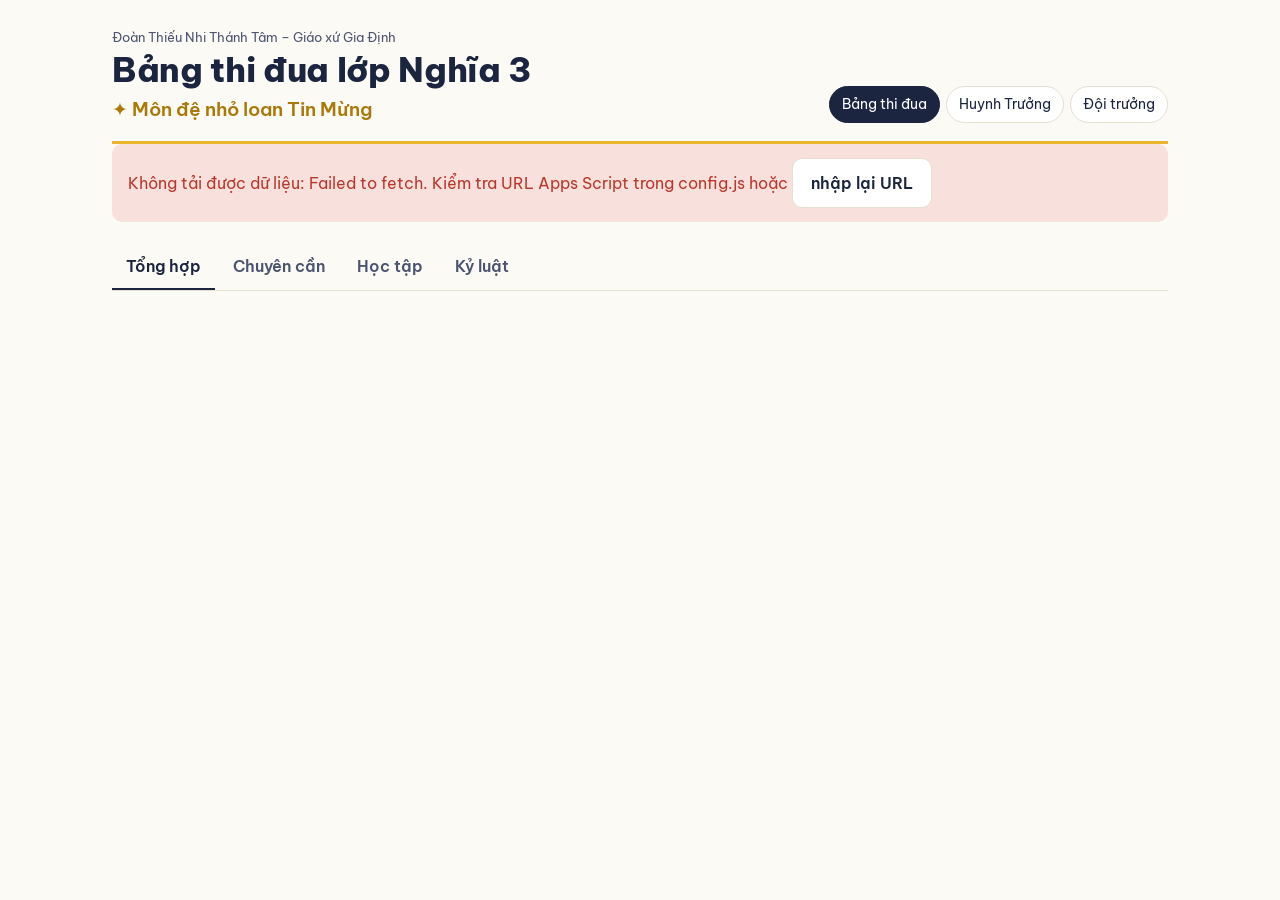
==== index.html @ b8dbbd2f "Add files via upload" ====
<!DOCTYPE html>
<html lang="vi">
<head>
<meta charset="utf-8">
<meta name="viewport" content="width=device-width, initial-scale=1">
<title>Bảng thi đua Nghĩa 3</title>
<link rel="preconnect" href="https://fonts.googleapis.com">
<link href="https://fonts.googleapis.com/css2?family=Be+Vietnam+Pro:wght@400;600;800&display=swap" rel="stylesheet">
<link rel="stylesheet" href="style.css">
</head>
<body>
<div class="wrap">
  <header class="mast">
    <div>
      <p class="org" id="org">Đoàn Thiếu Nhi Thánh Tâm – Giáo xứ Gia Định</p>
      <h1 id="title">Bảng thi đua lớp Nghĩa 3</h1>
      <p class="theme" id="theme">Môn đệ nhỏ loan Tin Mừng</p>
    </div>
    <nav>
      <a href="index.html" aria-current="page">Bảng thi đua</a>
      <a href="huynhtruong.html">Huynh Trưởng</a>
      <a href="doitruong.html">Đội trưởng</a>
    </nav>
  </header>

  <div id="status"></div>

  <div class="tabs" role="tablist" id="tabs">
    <button role="tab" aria-selected="true" data-tab="tong">Tổng hợp</button>
    <button role="tab" data-tab="cc">Chuyên cần</button>
    <button role="tab" data-tab="ht">Học tập</button>
    <button role="tab" data-tab="kl">Kỷ luật</button>
  </div>

  <section class="panel" id="panel-tong"></section>
  <section class="panel" id="panel-cc" hidden></section>
  <section class="panel" id="panel-ht" hidden></section>
  <section class="panel" id="panel-kl" hidden></section>

  <p class="note" id="rule" style="margin-top:28px"></p>
  <p class="updated" id="updated"></p>
</div>

<script src="config.js"></script>
<script src="app.js"></script>
<script>
(function () {
  var h = N3.h, fmt = N3.fmt;
  var model = null, raw = null;

  /* Tabs */
  document.getElementById('tabs').addEventListener('click', function (e) {
    var b = e.target.closest('button[data-tab]'); if (!b) return;
    document.querySelectorAll('#tabs button').forEach(function (x) { x.setAttribute('aria-selected', x === b); });
    document.querySelectorAll('.panel').forEach(function (p) { p.hidden = p.id !== 'panel-' + b.dataset.tab; });
  });

  function load() {
    document.getElementById('status').innerHTML = '<p class="note">Đang tải dữ liệu…</p>';
    N3.apiGet('data').then(function (res) {
      raw = res.data; model = N3.compute(raw);
      document.getElementById('status').innerHTML = '';
      render();
    }).catch(function (err) {
      document.getElementById('status').innerHTML =
        '<div class="error">Không tải được dữ liệu: ' + err.message +
        '. Kiểm tra URL Apps Script trong config.js hoặc <button class="btn ghost" onclick="N3.resetApi();location.reload()">nhập lại URL</button></div>';
    });
  }

  function render() {
    var s = raw.settings;
    document.getElementById('org').textContent = s.xuDoan || '';
    document.getElementById('title').textContent = 'Bảng thi đua lớp ' + (s.lop || 'Nghĩa 3') + ' · ' + (s.namHoc || '');
    document.getElementById('theme').textContent = s.chuDe || '';
    document.getElementById('rule').textContent =
      'Điểm tuần = ' + s.weights.cc + '% chuyên cần + ' + s.weights.ht + '% học tập + ' + s.weights.kl +
      '% kỷ luật (mỗi tiêu chí thang 10). Chuyên cần tính tự động từ điểm danh của Đội trưởng; xếp hạng theo tổng điểm lũy kế cả năm.';
    document.getElementById('updated').textContent = 'Cập nhật ' + new Date(raw.generatedAt).toLocaleString('vi-VN');

    renderTong();
    renderCriterion('cc', 'Chuyên cần', function (wk) { return wk.recorded ? fmt(wk.cc) + ' (' + wk.present + '/' + wk.recorded + ')' : '–'; });
    renderCriterion('ht', 'Học tập', function (wk) { return fmt(wk.ht); });
    renderCriterion('kl', 'Kỷ luật', function (wk) { return fmt(wk.kl); });
  }

  function renderTong() {
    var p = document.getElementById('panel-tong'); p.innerHTML = '';
    if (!model.dates.length) {
      p.appendChild(h('div', { class: 'empty', text: 'Chưa có tuần nào được điểm danh hay chấm điểm. Bảng xếp hạng sẽ xuất hiện sau Chúa Nhật đầu tiên.' }));
      return;
    }
    var max = Math.max.apply(null, model.ranking.map(function (d) { return model.teams[d].season.total; })) || 1;
    var list = h('div', { class: 'standings' });
    model.ranking.forEach(function (doi, i) {
      var t = model.teams[doi];
      list.appendChild(h('div', { class: 'stand' + (i === 0 ? ' first' : ''), style: { '--team': t.color } }, [
        h('div', { class: 'pos', text: String(i + 1) }),
        h('div', { class: 'bar-wrap' }, [
          h('div', { class: 'label' }, [
            h('b', { text: t.name }),
            h('span', { text: t.active.length + ' em · CC ' + fmt(t.season.cc) + ' · HT ' + fmt(t.season.ht) + ' · KL ' + fmt(t.season.kl) })
          ]),
          h('div', { class: 'bar' }, [h('i', { style: { width: (t.season.total / max * 100) + '%' } })])
        ]),
        h('div', { class: 'score', text: fmt(t.season.total, 1) }, [h('small', { text: 'TB ' + fmt(t.season.avg, 1) + '/tuần' })])
      ]));
    });
    p.appendChild(list);

    // Bảng tổng theo tuần
    p.appendChild(h('h2', { text: 'Điểm tổng theo tuần', style: { fontSize: '18px', margin: '32px 0 10px' } }));
    p.appendChild(weekTable(function (wk) { return wk.hasData ? fmt(wk.total, 2) : '–'; }, 'total'));
  }

  function renderCriterion(key, label, cell) {
    var p = document.getElementById('panel-' + key); p.innerHTML = '';
    if (!model.dates.length) { p.appendChild(h('div', { class: 'empty', text: 'Chưa có dữ liệu ' + label.toLowerCase() + '.' })); return; }
    var order = N3.rankBy(model, key);
    var tw = h('div', { class: 'table-wrap' });
    var tbl = h('table');
    tbl.appendChild(h('thead', null, [h('tr', null, [
      h('th', { text: 'Hạng' }), h('th', { text: 'Đội' }),
      h('th', { class: 'num', text: 'Điểm TB' }),
      h('th', { class: 'num', text: 'Tổng ' + label.toLowerCase() }),
      key === 'cc' ? h('th', { class: 'num', text: 'Có mặt / điểm danh' }) : null,
      h('th', { class: 'num', text: 'Số tuần' })
    ])]));
    var tb = h('tbody');
    order.forEach(function (doi, i) {
      var t = model.teams[doi], se = t.season;
      tb.appendChild(h('tr', null, [
        h('td', { text: String(i + 1) }),
        h('td', null, [h('span', { class: 'team-dot', style: { '--team': t.color } }), t.name]),
        h('td', { class: 'num' + (i === 0 ? ' best' : ''), text: fmt(se[key]) }),
        h('td', { class: 'num', text: fmt(se[key + 'Sum']) }),
        key === 'cc' ? h('td', { class: 'num', text: se.recorded ? se.present + ' / ' + se.recorded + ' (' + se.rate + '%)' : '–' }) : null,
        h('td', { class: 'num', text: String(se[key + 'Weeks'] !== undefined ? se[key + 'Weeks'] : se.weeks) })
      ]));
    });
    tbl.appendChild(tb); tw.appendChild(tbl); p.appendChild(tw);

    p.appendChild(h('h2', { text: label + ' theo tuần', style: { fontSize: '18px', margin: '28px 0 10px' } }));
    p.appendChild(weekTable(cell, key));
  }

  /** Bảng: hàng = tuần, cột = đội */
  function weekTable(cell, key) {
    var doiList = Object.keys(model.teams).map(Number).sort();
    var tw = h('div', { class: 'table-wrap' });
    var tbl = h('table');
    tbl.appendChild(h('thead', null, [h('tr', null, [h('th', { text: 'Chúa Nhật' })].concat(doiList.map(function (d) {
      return h('th', { class: 'num' }, [h('span', { class: 'team-dot', style: { '--team': model.teams[d].color } }), model.teams[d].name]);
    })))]));
    var tb = h('tbody');
    model.dates.slice().reverse().forEach(function (iso) {
      var vals = doiList.map(function (d) { return model.teams[d].weekly[iso]; });
      var best = Math.max.apply(null, vals.map(function (w) { var v = w[key]; return v === null || v === undefined ? -1 : v; }));
      tb.appendChild(h('tr', null, [h('td', { text: N3.fmtVN(iso) })].concat(vals.map(function (w) {
        var v = w[key]; var isBest = v !== null && v !== undefined && v === best && best > 0;
        return h('td', { class: 'num' + (isBest ? ' best' : ''), text: cell(w) });
      }))));
    });
    tbl.appendChild(tb); tw.appendChild(tbl);
    return tw;
  }

  load();
  setInterval(load, 5 * 60 * 1000); // tự làm mới mỗi 5 phút khi chiếu lên màn hình
})();
</script>
</body>
</html>
---- style.css ----
/* Bảng thi đua Nghĩa 3 – tokens & shared styles */
:root {
  --paper: #FCFAF4;
  --paper-2: #F3EFE2;
  --ink: #1C2540;
  --ink-2: #4B5470;
  --muted: #8A8F9E;
  --line: #E4DFCF;
  --gold: #E9B62D;
  --gold-deep: #A97A0A;
  --gold-soft: #FBF0C9;
  --ok: #2E7D57;
  --ok-soft: #DDF1E6;
  --no: #B9382C;
  --no-soft: #F8E1DC;
  --radius: 14px;
  --font: "Be Vietnam Pro", system-ui, -apple-system, "Segoe UI", Roboto, sans-serif;
}

* { box-sizing: border-box; }
[hidden] { display: none !important; }
html { -webkit-text-size-adjust: 100%; }
body {
  margin: 0; background: var(--paper); color: var(--ink);
  font-family: var(--font); font-size: 16px; line-height: 1.5;
}
body.busy { cursor: progress; }
body.busy .btn { opacity: .6; pointer-events: none; }
a { color: inherit; }
button, input, select, textarea { font: inherit; color: inherit; }
:focus-visible { outline: 3px solid var(--gold); outline-offset: 2px; }
@media (prefers-reduced-motion: reduce) { * { transition: none !important; animation: none !important; } }

.wrap { max-width: 1120px; margin: 0 auto; padding: 20px clamp(14px, 3vw, 32px) 64px; }

/* Masthead */
.mast { display: flex; align-items: flex-end; justify-content: space-between; gap: 16px; flex-wrap: wrap; padding: 8px 0 18px; border-bottom: 3px solid var(--gold); }
.mast .org { font-size: 13px; color: var(--ink-2); margin: 0; }
.mast h1 { margin: 2px 0 0; font-size: clamp(22px, 4vw, 34px); font-weight: 800; letter-spacing: -.01em; line-height: 1.15; }
.mast .theme { margin: 6px 0 0; font-size: clamp(15px, 2.2vw, 19px); font-weight: 600; color: var(--gold-deep); }
.mast .theme::before { content: "✦ "; }
.mast nav { display: flex; gap: 6px; flex-wrap: wrap; }
.mast nav a { text-decoration: none; padding: 7px 12px; border-radius: 999px; border: 1px solid var(--line); background: #fff; font-size: 14px; }
.mast nav a[aria-current] { background: var(--ink); color: #fff; border-color: var(--ink); }

/* Tabs */
.tabs { display: flex; gap: 4px; margin: 22px 0 14px; border-bottom: 1px solid var(--line); overflow-x: auto; }
.tabs button { background: none; border: 0; padding: 10px 14px; font-weight: 600; color: var(--ink-2); border-bottom: 3px solid transparent; margin-bottom: -1px; white-space: nowrap; cursor: pointer; }
.tabs button[aria-selected="true"] { color: var(--ink); border-bottom-color: var(--ink); }
.panel[hidden] { display: none; }

/* Buttons & inputs */
.btn { border: 0; border-radius: 10px; padding: 12px 18px; font-weight: 700; cursor: pointer; background: var(--ink); color: #fff; }
.btn.gold { background: var(--gold); color: var(--ink); }
.btn.ghost { background: #fff; border: 1px solid var(--line); color: var(--ink); font-weight: 600; }
.btn.block { width: 100%; padding: 15px; font-size: 17px; }
.field { display: grid; gap: 6px; }
.field label { font-size: 14px; font-weight: 600; color: var(--ink-2); }
input[type=text], input[type=password], input[type=number], select, textarea {
  width: 100%; border: 1px solid var(--line); border-radius: 10px; padding: 11px 12px; background: #fff;
}
input[type=number] { text-align: center; font-weight: 700; font-size: 20px; }

/* Standing bars (hero of dashboard) */
.standings { display: grid; gap: 14px; margin-top: 22px; }
.stand { display: grid; grid-template-columns: 56px 1fr auto; align-items: center; gap: 14px; }
.stand .pos { font-size: 40px; font-weight: 800; line-height: 1; color: var(--muted); text-align: center; }
.stand.first .pos { color: var(--gold-deep); }
.stand .bar-wrap { position: relative; }
.stand .label { display: flex; justify-content: space-between; align-items: baseline; margin-bottom: 6px; }
.stand .label b { font-size: 18px; }
.stand .label span { font-size: 13px; color: var(--ink-2); }
.stand .bar { height: 30px; background: var(--paper-2); border-radius: 8px; overflow: hidden; }
.stand .bar i { display: block; height: 100%; border-radius: 8px; background: var(--team); transition: width .6s ease; min-width: 4px; }
.stand.first .bar i { background: linear-gradient(90deg, var(--gold), #F6CE5A); }
.stand .score { font-size: 34px; font-weight: 800; letter-spacing: -.02em; min-width: 92px; text-align: right; }
.stand .score small { display: block; font-size: 12px; font-weight: 500; color: var(--muted); letter-spacing: 0; }
@media (max-width: 560px) {
  .stand { grid-template-columns: 40px 1fr; }
  .stand .pos { font-size: 28px; }
  .stand .score { grid-column: 2; text-align: left; font-size: 24px; min-width: 0; }
  .stand .score small { display: inline; margin-left: 6px; }
}

/* Tables */
.table-wrap { overflow-x: auto; border: 1px solid var(--line); border-radius: var(--radius); background: #fff; }
table { border-collapse: collapse; width: 100%; font-size: 15px; }
th, td { padding: 10px 12px; text-align: left; border-bottom: 1px solid var(--line); white-space: nowrap; }
th { font-weight: 600; color: var(--ink-2); font-size: 13px; background: var(--paper-2); position: sticky; top: 0; }
tr:last-child td { border-bottom: 0; }
td.num, th.num { text-align: right; font-variant-numeric: tabular-nums; }
td.best { font-weight: 800; color: var(--gold-deep); }
.team-dot { display: inline-block; width: 10px; height: 10px; border-radius: 50%; background: var(--team); margin-right: 8px; vertical-align: middle; }

/* Cards (used sparingly) */
.card { background: #fff; border: 1px solid var(--line); border-radius: var(--radius); padding: 18px; }
.note { font-size: 14px; color: var(--ink-2); }
.empty { padding: 36px 18px; text-align: center; color: var(--ink-2); border: 1px dashed var(--line); border-radius: var(--radius); }
.error { padding: 14px 16px; border-radius: 10px; background: var(--no-soft); color: var(--no); }

/* Login */
.login { max-width: 380px; margin: 60px auto; display: grid; gap: 14px; }
.login h2 { margin: 0; font-size: 22px; }

/* Attendance list (Đội trưởng) */
.att-list { display: grid; gap: 8px; margin-top: 12px; }
.att-row { display: grid; grid-template-columns: 1fr auto; align-items: center; gap: 10px; background: #fff; border: 1px solid var(--line); border-radius: 12px; padding: 10px 12px; }
.att-row .name { font-weight: 600; }
.att-row .name small { display: block; font-weight: 400; color: var(--muted); font-size: 12px; }
.seg { display: inline-flex; border: 1px solid var(--line); border-radius: 10px; overflow: hidden; }
.seg button { border: 0; background: #fff; padding: 10px 14px; font-weight: 700; min-width: 64px; cursor: pointer; color: var(--muted); }
.seg button.on-yes { background: var(--ok); color: #fff; }
.seg button.on-no { background: var(--no); color: #fff; }
.sticky-bar { position: sticky; bottom: 0; background: linear-gradient(transparent, var(--paper) 30%); padding: 18px 0 10px; }
.summary-pill { display: inline-flex; gap: 10px; align-items: center; background: var(--gold-soft); color: var(--gold-deep); font-weight: 700; padding: 8px 14px; border-radius: 999px; }

/* Scoring grid (Huynh Trưởng) */
.score-grid { display: grid; gap: 12px; grid-template-columns: repeat(auto-fit, minmax(240px, 1fr)); }
.score-card { background: #fff; border: 1px solid var(--line); border-left: 6px solid var(--team); border-radius: 12px; padding: 14px; display: grid; gap: 10px; }
.score-card h3 { margin: 0; font-size: 18px; }
.score-card .cc { font-size: 14px; color: var(--ink-2); }
.score-card .cc b { color: var(--ink); font-size: 18px; }
.score-card .inputs { display: grid; grid-template-columns: 1fr 1fr; gap: 10px; }

/* Toast */
#toast { position: fixed; left: 50%; bottom: 24px; transform: translate(-50%, 20px); opacity: 0; background: var(--ink); color: #fff; padding: 12px 18px; border-radius: 10px; font-weight: 600; transition: .25s; pointer-events: none; z-index: 50; max-width: 90vw; }
#toast.show { opacity: 1; transform: translate(-50%, 0); }
#toast.err { background: var(--no); }
#toast.ok { background: var(--ok); }

.toolbar { display: flex; gap: 10px; align-items: center; flex-wrap: wrap; margin: 16px 0; }
.toolbar .grow { flex: 1; }
.updated { font-size: 12px; color: var(--muted); }
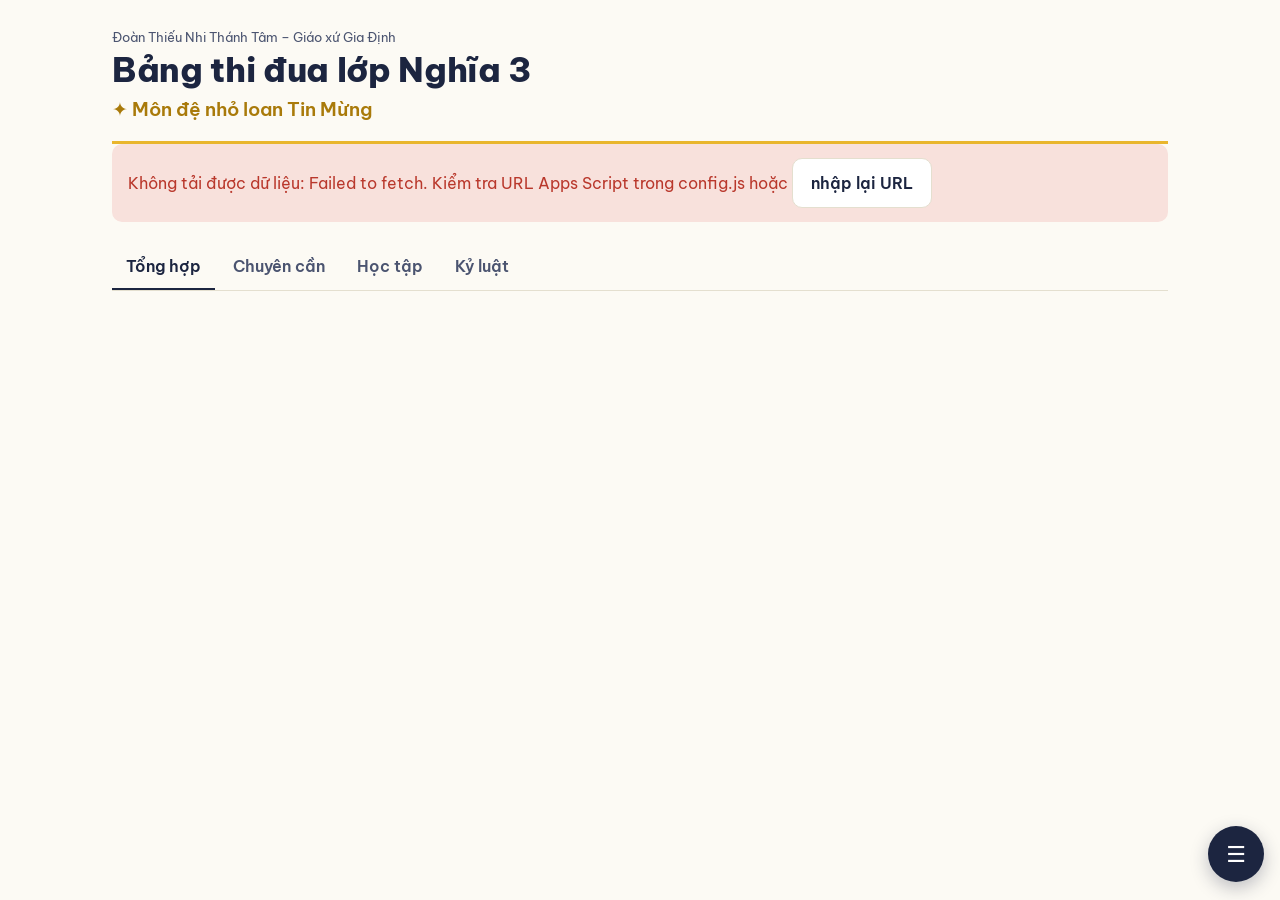
==== commit 626c095f: "Add files via upload" ====
--- a/index.html
+++ b/index.html
@@ -16,11 +16,6 @@
       <h1 id="title">Bảng thi đua lớp Nghĩa 3</h1>
       <p class="theme" id="theme">Môn đệ nhỏ loan Tin Mừng</p>
     </div>
-    <nav>
-      <a href="index.html" aria-current="page">Bảng thi đua</a>
-      <a href="huynhtruong.html">Huynh Trưởng</a>
-      <a href="doitruong.html">Đội trưởng</a>
-    </nav>
   </header>
 
   <div id="status"></div>
@@ -165,6 +160,8 @@
     return tw;
   }
 
+  N3.mountRoleMenu({ page: 'index', role: null, onReload: function () { load(); } });
+
   load();
   setInterval(load, 5 * 60 * 1000); // tự làm mới mỗi 5 phút khi chiếu lên màn hình
 })();
--- a/style.css
+++ b/style.css
@@ -103,15 +103,15 @@
 .login h2 { margin: 0; font-size: 22px; }
 
 /* Attendance list (Đội trưởng) */
-.att-list { display: grid; gap: 8px; margin-top: 12px; }
+.att-list { display: grid; gap: 8px; margin-top: 12px; padding-bottom: 76px; }
 .att-row { display: grid; grid-template-columns: 1fr auto; align-items: center; gap: 10px; background: #fff; border: 1px solid var(--line); border-radius: 12px; padding: 10px 12px; }
 .att-row .name { font-weight: 600; }
 .att-row .name small { display: block; font-weight: 400; color: var(--muted); font-size: 12px; }
 .seg { display: inline-flex; border: 1px solid var(--line); border-radius: 10px; overflow: hidden; }
-.seg button { border: 0; background: #fff; padding: 10px 14px; font-weight: 700; min-width: 64px; cursor: pointer; color: var(--muted); }
+.seg button { border: 0; background: #fff; padding: 12px 16px; font-weight: 700; min-width: 68px; cursor: pointer; color: var(--muted); }
 .seg button.on-yes { background: var(--ok); color: #fff; }
 .seg button.on-no { background: var(--no); color: #fff; }
-.sticky-bar { position: sticky; bottom: 0; background: linear-gradient(transparent, var(--paper) 30%); padding: 18px 0 10px; }
+.sticky-bar { position: sticky; bottom: 0; background: linear-gradient(transparent, var(--paper) 30%); padding: 18px 0 calc(10px + env(safe-area-inset-bottom, 0px)); }
 .summary-pill { display: inline-flex; gap: 10px; align-items: center; background: var(--gold-soft); color: var(--gold-deep); font-weight: 700; padding: 8px 14px; border-radius: 999px; }
 
 /* Scoring grid (Huynh Trưởng) */
@@ -131,3 +131,40 @@
 .toolbar { display: flex; gap: 10px; align-items: center; flex-wrap: wrap; margin: 16px 0; }
 .toolbar .grow { flex: 1; }
 .updated { font-size: 12px; color: var(--muted); }
+
+/* Thanh chọn Chúa Nhật */
+.weekbar { display: grid; grid-template-columns: 48px 1fr 48px; gap: 8px; align-items: stretch; margin: 18px 0 14px; }
+.weekbar button.step { border: 1px solid var(--line); background: #fff; border-radius: 12px; font-size: 22px; line-height: 1; cursor: pointer; color: var(--ink); }
+.weekbar button.step:disabled { color: var(--line); cursor: default; }
+.weekbar select { height: 100%; text-align: center; text-align-last: center; font-weight: 700; font-size: 17px; border-radius: 12px; padding: 13px 6px; }
+.wknote { margin: -6px 0 14px; font-size: 13px; color: var(--muted); text-align: center; }
+
+/* Hàng thao tác nhanh */
+.quick { display: flex; align-items: center; gap: 14px; margin: 0 0 14px; }
+.quick .btn { padding: 9px 14px; font-size: 14px; }
+.quick .link { background: none; border: 0; padding: 6px 2px; color: var(--ink-2); font-size: 14px; text-decoration: underline; text-underline-offset: 3px; cursor: pointer; }
+
+/* Nút menu góc dưới phải + bảng chọn vai trò */
+.fab {
+  position: fixed; right: 16px; bottom: calc(var(--fab-bottom, 18px) + env(safe-area-inset-bottom, 0px));
+  width: 56px; height: 56px; border-radius: 50%; border: 0; z-index: 40;
+  background: var(--ink); color: #fff; font-size: 22px; line-height: 1; cursor: pointer;
+  box-shadow: 0 6px 18px rgba(28, 37, 64, .28);
+}
+.fab:active { transform: scale(.95); }
+.fab.inline { position: static; width: 44px; height: 44px; font-size: 18px; box-shadow: none; flex: 0 0 auto; }
+.scrim { position: fixed; inset: 0; background: rgba(28, 37, 64, .45); z-index: 60; }
+.sheet {
+  position: fixed; left: 0; right: 0; bottom: 0; z-index: 61; background: var(--paper);
+  border-radius: 20px 20px 0 0; padding: 22px 20px calc(24px + env(safe-area-inset-bottom, 0px));
+  box-shadow: 0 -8px 30px rgba(28, 37, 64, .2); display: grid; gap: 12px;
+  max-width: 520px; margin: 0 auto; animation: rise .18s ease-out;
+}
+@keyframes rise { from { transform: translateY(16px); opacity: 0; } }
+.sheet h2 { margin: 0; font-size: 19px; }
+.sheet .who { margin: -4px 0 4px; font-size: 14px; color: var(--ink-2); }
+.sheet .who b { color: var(--ink); }
+.sheet .row { display: grid; gap: 10px; }
+.sheet .btn { text-align: center; text-decoration: none; padding: 14px; }
+.sheet .danger { color: var(--no); background: #fff; border: 1px solid var(--no-soft); font-weight: 600; }
+.sheet .err { color: var(--no); font-size: 14px; margin: 0; }
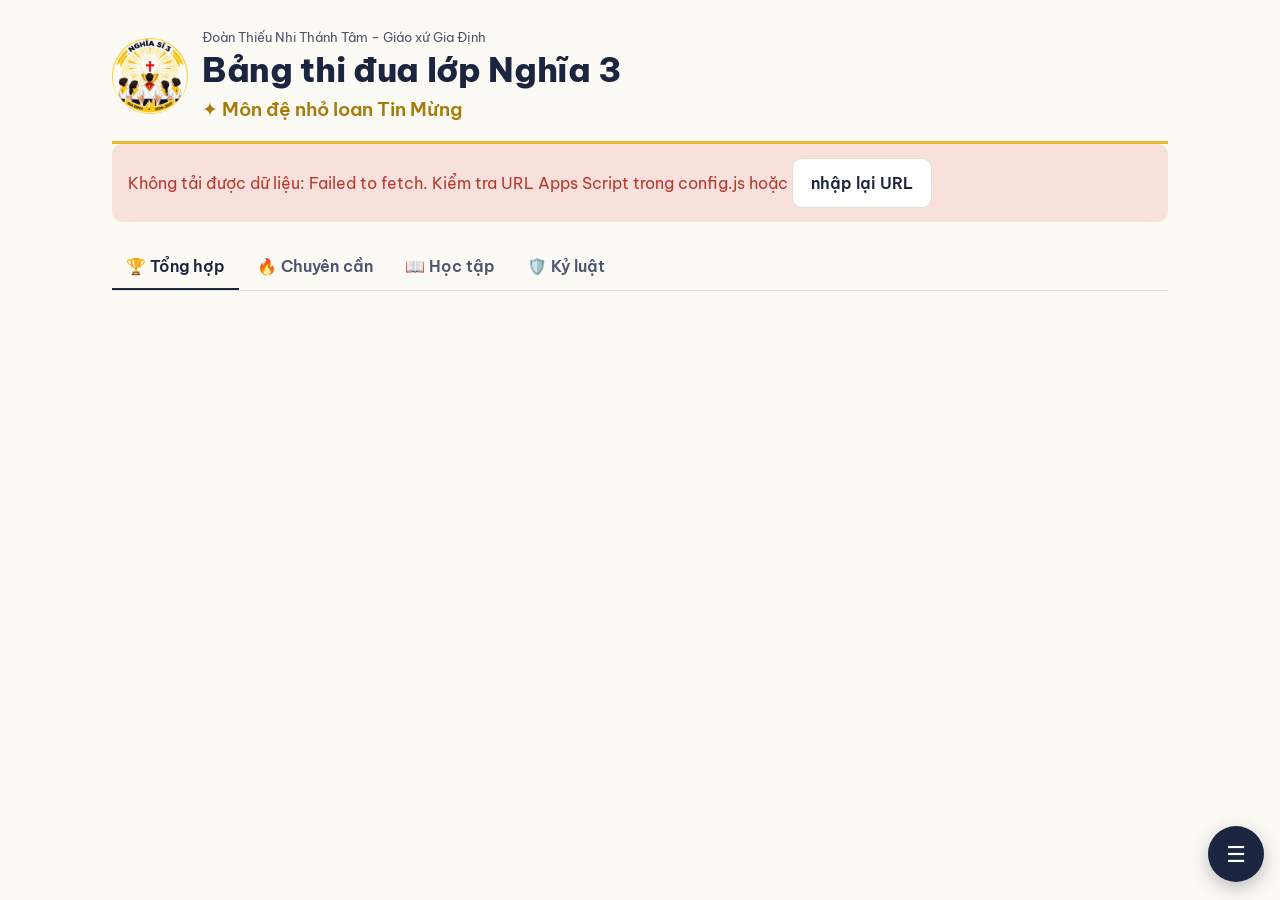
==== commit 8ef178f7: "Add files via upload" ====
--- a/index.html
+++ b/index.html
@@ -6,25 +6,26 @@
 <title>Bảng thi đua Nghĩa 3</title>
 <link rel="preconnect" href="https://fonts.googleapis.com">
 <link href="https://fonts.googleapis.com/css2?family=Be+Vietnam+Pro:wght@400;600;800&display=swap" rel="stylesheet">
+<link rel="icon" href="logo.png">
 <link rel="stylesheet" href="style.css">
 </head>
 <body>
 <div class="wrap">
   <header class="mast">
-    <div>
+    <div class="brand"><img class="logo" src="logo.png" alt="Huy hiệu lớp Nghĩa Sĩ 3" width="76" height="76"><div>
       <p class="org" id="org">Đoàn Thiếu Nhi Thánh Tâm – Giáo xứ Gia Định</p>
       <h1 id="title">Bảng thi đua lớp Nghĩa 3</h1>
       <p class="theme" id="theme">Môn đệ nhỏ loan Tin Mừng</p>
-    </div>
+    </div></div>
   </header>
 
   <div id="status"></div>
 
   <div class="tabs" role="tablist" id="tabs">
-    <button role="tab" aria-selected="true" data-tab="tong">Tổng hợp</button>
-    <button role="tab" data-tab="cc">Chuyên cần</button>
-    <button role="tab" data-tab="ht">Học tập</button>
-    <button role="tab" data-tab="kl">Kỷ luật</button>
+    <button role="tab" aria-selected="true" data-tab="tong">🏆 Tổng hợp</button>
+    <button role="tab" data-tab="cc">🔥 Chuyên cần</button>
+    <button role="tab" data-tab="ht">📖 Học tập</button>
+    <button role="tab" data-tab="kl">🛡️ Kỷ luật</button>
   </div>
 
   <section class="panel" id="panel-tong"></section>
@@ -79,32 +80,130 @@
     renderCriterion('kl', 'Kỷ luật', function (wk) { return fmt(wk.kl); });
   }
 
+  /** Xếp hạng lũy kế tính đến trước tuần mới nhất, để biết đội lên/xuống mấy bậc */
+  function previousRanking() {
+    if (model.dates.length < 2) return null;
+    var upto = model.dates.slice(0, -1);
+    var totals = Object.keys(model.teams).map(Number).map(function (doi) {
+      var t = model.teams[doi], sum = 0;
+      upto.forEach(function (iso) { if (t.weekly[iso] && t.weekly[iso].hasData) sum += t.weekly[iso].total; });
+      return { doi: doi, sum: sum };
+    });
+    totals.sort(function (a, b) { return (b.sum - a.sum) || (a.doi - b.doi); });
+    var map = {};
+    totals.forEach(function (x, i) { map[x.doi] = i + 1; });
+    return map;
+  }
+
+  /** Số Chúa Nhật liên tiếp gần nhất đội đi đủ (chuyên cần 10) */
+  function streak(t) {
+    var n = 0;
+    for (var i = model.dates.length - 1; i >= 0; i--) {
+      var wk = t.weekly[model.dates[i]];
+      if (wk && wk.recorded && wk.cc === 10) n++; else break;
+    }
+    return n;
+  }
+
   function renderTong() {
     var p = document.getElementById('panel-tong'); p.innerHTML = '';
     if (!model.dates.length) {
       p.appendChild(h('div', { class: 'empty', text: 'Chưa có tuần nào được điểm danh hay chấm điểm. Bảng xếp hạng sẽ xuất hiện sau Chúa Nhật đầu tiên.' }));
       return;
     }
+
+    // Quán quân tuần gần nhất
+    var lastISO = model.dates[model.dates.length - 1];
+    var weekOrder = model.ranking.slice().sort(function (a, b) {
+      return (model.teams[b].weekly[lastISO].total - model.teams[a].weekly[lastISO].total) || (a - b);
+    });
+    var champ = model.teams[weekOrder[0]];
+    if (champ.weekly[lastISO].hasData) {
+      p.appendChild(h('div', { class: 'champ' }, [
+        h('div', { class: 'big', text: '🏆' }),
+        h('div', null, [
+          h('span', { text: 'Quán quân Chúa Nhật ' + N3.fmtVN(lastISO) }),
+          champ.name + ' · ' + fmt(champ.weekly[lastISO].total, 2) + ' điểm'
+        ])
+      ]));
+    }
+
+    // Bục vinh danh 3 đội dẫn đầu (thứ tự trưng bày: nhì – nhất – ba)
+    var top = model.ranking.slice(0, 3);
+    if (top.length === 3) {
+      var order = [top[1], top[0], top[2]];
+      var pod = h('div', { class: 'podium' });
+      order.forEach(function (doi) {
+        var t = model.teams[doi];
+        pod.appendChild(h('div', { class: 'pod p' + t.rank, style: { '--team': t.color } }, [
+          h('div', { class: 'crown', text: t.rank === 1 ? '👑' : '' }),
+          h('div', { class: 'avatar', text: String(t.doi) }),
+          h('div', { class: 'who', text: t.name }),
+          h('div', { class: 'pts', text: fmt(t.season.total, 1) }),
+          h('div', { class: 'block' }, [h('b', { text: String(t.rank) })])
+        ]));
+      });
+      p.appendChild(pod);
+    }
+
+    // Bảng xếp hạng đầy đủ
+    var prev = previousRanking();
     var max = Math.max.apply(null, model.ranking.map(function (d) { return model.teams[d].season.total; })) || 1;
-    var list = h('div', { class: 'standings' });
-    model.ranking.forEach(function (doi, i) {
-      var t = model.teams[doi];
-      list.appendChild(h('div', { class: 'stand' + (i === 0 ? ' first' : ''), style: { '--team': t.color } }, [
-        h('div', { class: 'pos', text: String(i + 1) }),
-        h('div', { class: 'bar-wrap' }, [
-          h('div', { class: 'label' }, [
-            h('b', { text: t.name }),
-            h('span', { text: t.active.length + ' em · CC ' + fmt(t.season.cc) + ' · HT ' + fmt(t.season.ht) + ' · KL ' + fmt(t.season.kl) })
-          ]),
-          h('div', { class: 'bar' }, [h('i', { style: { width: (t.season.total / max * 100) + '%' } })])
+    var medals = { 1: '🥇', 2: '🥈', 3: '🥉' };
+    var bestCC = Math.max.apply(null, model.ranking.map(function (d) { return model.teams[d].season.cc || 0; }));
+    var bestHT = Math.max.apply(null, model.ranking.map(function (d) { return model.teams[d].season.ht || 0; }));
+    var bestKL = Math.max.apply(null, model.ranking.map(function (d) { return model.teams[d].season.kl || 0; }));
+
+    var lb = h('div', { class: 'lb' });
+    model.ranking.forEach(function (doi) {
+      var t = model.teams[doi], se = t.season;
+      var move = null;
+      if (prev && prev[doi]) {
+        var d = prev[doi] - t.rank;
+        move = h('span', { class: 'move ' + (d > 0 ? 'up' : d < 0 ? 'down' : 'same'), text: d > 0 ? '▲' + d : d < 0 ? '▼' + (-d) : '–' });
+      }
+      var chips = h('div', { class: 'chips' }, [
+        h('span', { class: 'chip' + (se.cc === bestCC && bestCC > 0 ? ' win' : ''), text: '🔥 Chuyên cần ' + fmt(se.cc) }),
+        h('span', { class: 'chip' + (se.ht === bestHT && bestHT > 0 ? ' win' : ''), text: '📖 Học tập ' + fmt(se.ht) }),
+        h('span', { class: 'chip' + (se.kl === bestKL && bestKL > 0 ? ' win' : ''), text: '🛡️ Kỷ luật ' + fmt(se.kl) })
+      ]);
+      var st = streak(t);
+      if (st >= 2) chips.appendChild(h('span', { class: 'chip win', text: '⚡ ' + st + ' tuần đi đủ' }));
+
+      lb.appendChild(h('div', { class: 'lb-row' + (t.rank === 1 ? ' lead' : ''), style: { '--team': t.color } }, [
+        h('div', { class: 'medal' + (medals[t.rank] ? '' : ' plain'), text: medals[t.rank] || String(t.rank) }),
+        h('div', null, [
+          h('div', { class: 'head' }, [h('b', { text: t.name }), h('span', { class: 'chip', text: t.active.length + ' em' }), move]),
+          h('div', { class: 'xp' }, [h('i', { style: { width: (se.total / max * 100) + '%' } })]),
+          chips
         ]),
-        h('div', { class: 'score', text: fmt(t.season.total, 1) }, [h('small', { text: 'TB ' + fmt(t.season.avg, 1) + '/tuần' })])
-      ]));
-    });
-    p.appendChild(list);
-
-    // Bảng tổng theo tuần
-    p.appendChild(h('h2', { text: 'Điểm tổng theo tuần', style: { fontSize: '18px', margin: '32px 0 10px' } }));
+        h('div', { class: 'pts', text: fmt(se.total, 1) }, [h('small', { text: 'TB ' + fmt(se.avg, 1) + '/tuần' })])
+      ]));
+    });
+    p.appendChild(lb);
+
+    // Huy hiệu theo tiêu chí
+    var awards = [
+      { ico: '🔥', title: 'Chuyên cần nhất', key: 'cc' },
+      { ico: '📖', title: 'Học tập giỏi nhất', key: 'ht' },
+      { ico: '🛡️', title: 'Kỷ luật tốt nhất', key: 'kl' }
+    ];
+    var box = h('div', { class: 'awards' });
+    awards.forEach(function (a) {
+      var winner = N3.rankBy(model, a.key)[0];
+      var t = model.teams[winner];
+      if (!t || t.season[a.key] === null) return;
+      box.appendChild(h('div', { class: 'award' }, [
+        h('div', { class: 'ico', text: a.ico }),
+        h('div', null, [h('b', { text: t.name }), h('span', { text: a.title + ' · ' + fmt(t.season[a.key]) + '/10' })])
+      ]));
+    });
+    if (box.children.length) {
+      p.appendChild(h('h2', { class: 'sec' }, ['🎖️ Huy hiệu mùa giải']));
+      p.appendChild(box);
+    }
+
+    p.appendChild(h('h2', { class: 'sec' }, ['📅 Điểm tổng theo tuần']));
     p.appendChild(weekTable(function (wk) { return wk.hasData ? fmt(wk.total, 2) : '–'; }, 'total'));
   }
 
@@ -135,7 +234,7 @@
     });
     tbl.appendChild(tb); tw.appendChild(tbl); p.appendChild(tw);
 
-    p.appendChild(h('h2', { text: label + ' theo tuần', style: { fontSize: '18px', margin: '28px 0 10px' } }));
+    p.appendChild(h('h2', { class: 'sec', text: '📅 ' + label + ' theo tuần' }));
     p.appendChild(weekTable(cell, key));
   }
 
--- a/style.css
+++ b/style.css
@@ -32,6 +32,77 @@
 @media (prefers-reduced-motion: reduce) { * { transition: none !important; animation: none !important; } }
 
 .wrap { max-width: 1120px; margin: 0 auto; padding: 20px clamp(14px, 3vw, 32px) 64px; }
+
+/* Logo lớp */
+.brand { display: flex; align-items: center; gap: 14px; }
+.logo { width: 76px; height: 76px; object-fit: contain; flex: 0 0 auto; }
+@media (max-width: 560px) { .logo { width: 56px; height: 56px; } .brand { gap: 10px; } }
+
+/* ---------- Bảng xếp hạng kiểu trò chơi ---------- */
+.champ {
+  display: flex; align-items: center; gap: 12px; margin: 20px 0 6px; padding: 12px 16px;
+  background: linear-gradient(100deg, var(--gold-soft), var(--paper-2)); border: 1px solid var(--gold);
+  border-radius: 14px; font-weight: 600;
+}
+.champ .big { font-size: 26px; line-height: 1; }
+.champ span { color: var(--ink-2); font-weight: 500; font-size: 14px; display: block; }
+
+/* Bục vinh danh */
+.podium { display: grid; grid-template-columns: 1fr 1.15fr 1fr; align-items: end; gap: 8px; margin: 26px 0 30px; }
+.pod { text-align: center; }
+.pod .crown { font-size: 24px; height: 30px; line-height: 30px; }
+.pod .avatar {
+  width: 58px; height: 58px; margin: 0 auto 8px; border-radius: 50%; display: grid; place-items: center;
+  background: var(--team); color: #fff; font-weight: 800; font-size: 20px; border: 3px solid #fff;
+  box-shadow: 0 4px 12px rgba(28, 37, 64, .22);
+}
+.pod .who { font-weight: 700; font-size: 15px; }
+.pod .pts { font-size: 20px; font-weight: 800; letter-spacing: -.02em; }
+.pod .block {
+  margin-top: 8px; border: 1px solid var(--line); border-bottom: 0; border-radius: 12px 12px 0 0;
+  background: var(--paper-2); display: grid; place-items: center; padding: 8px 4px;
+}
+.pod .block b { font-size: 28px; color: var(--muted); }
+.pod.p1 .block { height: 104px; background: linear-gradient(180deg, var(--gold), #F7D877); }
+.pod.p1 .block b { color: #fff; font-size: 34px; }
+.pod.p2 .block { height: 78px; }
+.pod.p3 .block { height: 58px; }
+@media (max-width: 400px) { .pod .avatar { width: 48px; height: 48px; font-size: 17px; } .pod .who { font-size: 13px; } }
+
+/* Hàng xếp hạng */
+.lb { display: grid; gap: 10px; }
+.lb-row {
+  display: grid; grid-template-columns: 42px 1fr auto; gap: 12px; align-items: center;
+  background: #fff; border: 1px solid var(--line); border-radius: 14px; padding: 12px 14px;
+}
+.lb-row.lead { border-color: var(--gold); box-shadow: 0 0 0 3px var(--gold-soft); }
+.lb-row .medal { font-size: 26px; text-align: center; }
+.lb-row .medal.plain { font-size: 19px; font-weight: 800; color: var(--muted); }
+.lb-row .head { display: flex; align-items: baseline; gap: 8px; flex-wrap: wrap; }
+.lb-row .head b { font-size: 17px; }
+.lb-row .head .move { font-size: 13px; font-weight: 700; }
+.move.up { color: var(--ok); } .move.down { color: var(--no); } .move.same { color: var(--muted); }
+.xp { height: 12px; background: var(--paper-2); border-radius: 99px; overflow: hidden; margin: 8px 0; }
+.xp i { display: block; height: 100%; border-radius: 99px; background: var(--team); transition: width .8s cubic-bezier(.2, .8, .2, 1); min-width: 6px; }
+.lb-row.lead .xp i { background: linear-gradient(90deg, var(--gold-deep), var(--gold)); }
+.chips { display: flex; gap: 6px; flex-wrap: wrap; }
+.chip { font-size: 12px; font-weight: 600; color: var(--ink-2); background: var(--paper-2); border-radius: 99px; padding: 4px 9px; }
+.chip.win { background: var(--gold-soft); color: var(--gold-deep); }
+.lb-row .pts { font-size: 26px; font-weight: 800; letter-spacing: -.02em; text-align: right; }
+.lb-row .pts small { display: block; font-size: 11px; font-weight: 500; color: var(--muted); letter-spacing: 0; }
+@media (max-width: 480px) {
+  .lb-row { grid-template-columns: 34px 1fr; row-gap: 4px; padding: 12px; }
+  .lb-row .pts { grid-column: 2; text-align: left; font-size: 21px; }
+  .lb-row .pts small { display: inline; margin-left: 6px; }
+}
+
+/* Huy hiệu tuần */
+.awards { display: grid; grid-template-columns: repeat(auto-fit, minmax(190px, 1fr)); gap: 10px; margin-top: 12px; }
+.award { display: flex; gap: 10px; align-items: center; background: #fff; border: 1px solid var(--line); border-radius: 12px; padding: 12px; }
+.award .ico { font-size: 24px; }
+.award b { display: block; font-size: 15px; }
+.award span { font-size: 13px; color: var(--ink-2); }
+h2.sec { font-size: 18px; margin: 30px 0 10px; display: flex; align-items: center; gap: 8px; }
 
 /* Masthead */
 .mast { display: flex; align-items: flex-end; justify-content: space-between; gap: 16px; flex-wrap: wrap; padding: 8px 0 18px; border-bottom: 3px solid var(--gold); }
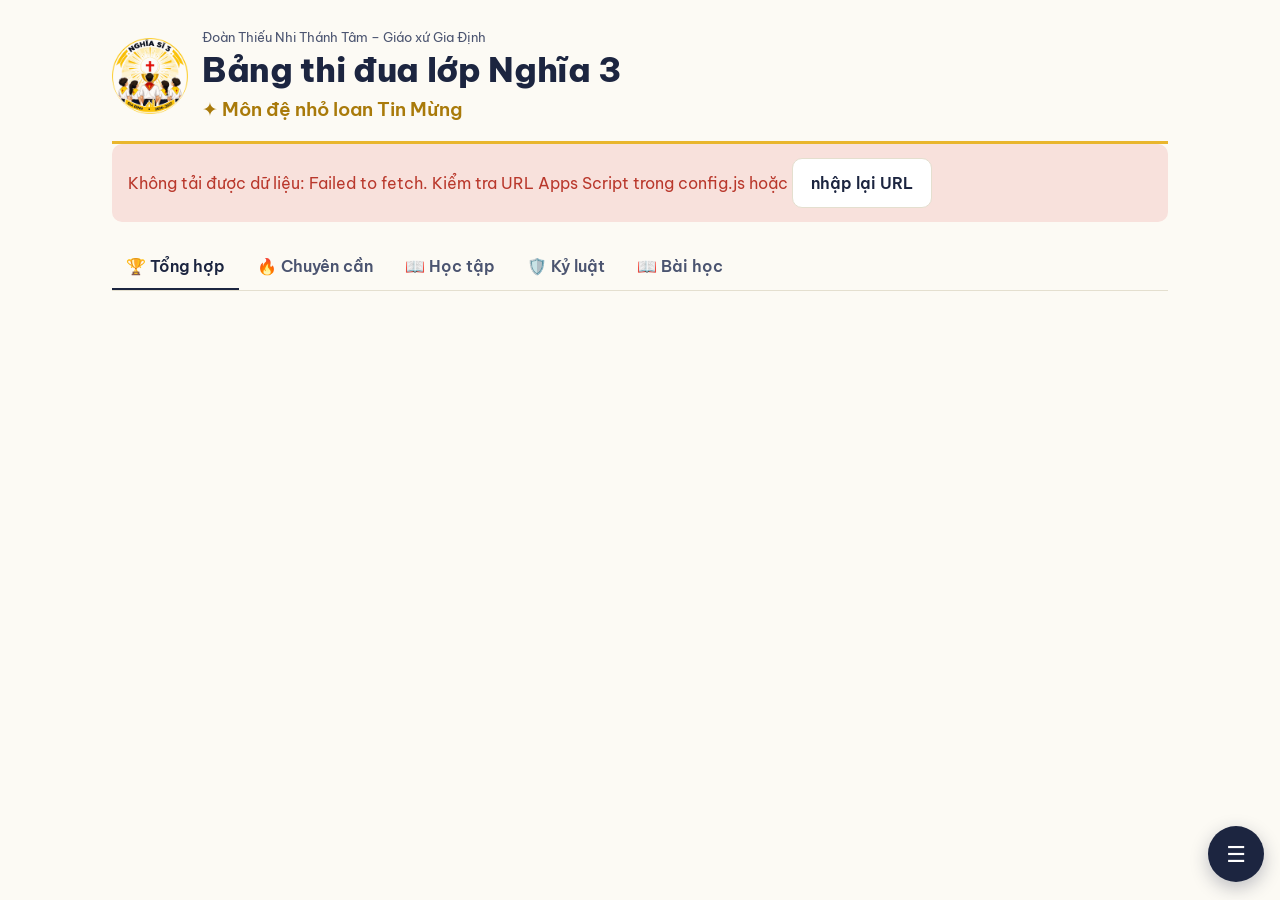
==== commit 7f473474: "Add files via upload" ====
--- a/index.html
+++ b/index.html
@@ -26,12 +26,14 @@
     <button role="tab" data-tab="cc">🔥 Chuyên cần</button>
     <button role="tab" data-tab="ht">📖 Học tập</button>
     <button role="tab" data-tab="kl">🛡️ Kỷ luật</button>
+    <button role="tab" data-tab="bai">📖 Bài học</button>
   </div>
 
   <section class="panel" id="panel-tong"></section>
   <section class="panel" id="panel-cc" hidden></section>
   <section class="panel" id="panel-ht" hidden></section>
   <section class="panel" id="panel-kl" hidden></section>
+  <section class="panel" id="panel-bai" hidden></section>
 
   <p class="note" id="rule" style="margin-top:28px"></p>
   <p class="updated" id="updated"></p>
@@ -49,6 +51,8 @@
     var b = e.target.closest('button[data-tab]'); if (!b) return;
     document.querySelectorAll('#tabs button').forEach(function (x) { x.setAttribute('aria-selected', x === b); });
     document.querySelectorAll('.panel').forEach(function (p) { p.hidden = p.id !== 'panel-' + b.dataset.tab; });
+    // công thức tính điểm không liên quan tới tab Bài học
+    document.getElementById('rule').hidden = b.dataset.tab === 'bai';
   });
 
   function load() {
@@ -78,6 +82,7 @@
     renderCriterion('cc', 'Chuyên cần', function (wk) { return wk.recorded ? fmt(wk.cc) + ' (' + wk.present + '/' + wk.recorded + ')' : '–'; });
     renderCriterion('ht', 'Học tập', function (wk) { return fmt(wk.ht); });
     renderCriterion('kl', 'Kỷ luật', function (wk) { return fmt(wk.kl); });
+    renderLessons();
   }
 
   /** Xếp hạng lũy kế tính đến trước tuần mới nhất, để biết đội lên/xuống mấy bậc */
@@ -205,6 +210,47 @@
 
     p.appendChild(h('h2', { class: 'sec' }, ['📅 Điểm tổng theo tuần']));
     p.appendChild(weekTable(function (wk) { return wk.hasData ? fmt(wk.total, 2) : '–'; }, 'total'));
+  }
+
+
+  /** Sổ tay bài học để các em ôn lại trong tuần */
+  function renderLessons() {
+    var p = document.getElementById('panel-bai'); p.innerHTML = '';
+    var list = (raw.lessons || []).filter(function (l) { return l.tenBai; })
+                 .sort(function (a, b) { return a.ngay < b.ngay ? 1 : -1; });
+    if (!list.length) {
+      p.appendChild(h('div', { class: 'empty', text: 'Chưa có bài học nào được đăng. Huynh Trưởng sẽ soạn sau mỗi buổi học.' }));
+      return;
+    }
+    list.forEach(function (l, i) {
+      var body = h('div', { class: 'lesson-body' });
+      if (l.loiChua) {
+        body.appendChild(h('blockquote', { class: 'loichua' }, [
+          l.loiChua,
+          l.trichDan ? h('cite', { text: l.trichDan }) : null
+        ]));
+      }
+      if (l.yChinh && l.yChinh.length) {
+        body.appendChild(h('h4', { text: 'Ý chính cần nhớ' }));
+        var ul = h('ul', { class: 'ychinh' });
+        l.yChinh.forEach(function (y) { ul.appendChild(h('li', { text: y })); });
+        body.appendChild(ul);
+      }
+      if (l.cauHoi) {
+        body.appendChild(h('div', { class: 'suyniem' }, [
+          h('b', { text: 'Suy niệm  ' }), l.cauHoi
+        ]));
+      }
+      var det = h('details', { class: 'lesson' }, [
+        h('summary', null, [
+          h('span', { class: 'ngay', text: N3.fmtVN(l.ngay) }),
+          h('span', { class: 'ten', text: l.tenBai })
+        ]),
+        body
+      ]);
+      if (i === 0) det.open = true;   // bài mới nhất mở sẵn
+      p.appendChild(det);
+    });
   }
 
   function renderCriterion(key, label, cell) {
--- a/style.css
+++ b/style.css
@@ -104,6 +104,28 @@
 .award span { font-size: 13px; color: var(--ink-2); }
 h2.sec { font-size: 18px; margin: 30px 0 10px; display: flex; align-items: center; gap: 8px; }
 
+/* Sổ tay bài học */
+textarea { min-height: 80px; resize: vertical; line-height: 1.5; }
+.lesson { background: #fff; border: 1px solid var(--line); border-radius: var(--radius); margin-bottom: 10px; overflow: hidden; }
+.lesson summary { cursor: pointer; padding: 14px 16px; display: flex; gap: 12px; align-items: baseline; flex-wrap: wrap; list-style: none; }
+.lesson summary::-webkit-details-marker { display: none; }
+.lesson summary::before { content: "▸"; color: var(--muted); font-size: 13px; }
+.lesson[open] summary::before { content: "▾"; }
+.lesson[open] summary { border-bottom: 1px solid var(--line); }
+.lesson .ngay { font-size: 13px; color: var(--muted); font-variant-numeric: tabular-nums; }
+.lesson .ten { font-weight: 700; font-size: 16px; }
+.lesson-body { padding: 4px 16px 18px; }
+.lesson-body h4 { margin: 18px 0 8px; font-size: 14px; color: var(--ink-2); text-transform: uppercase; letter-spacing: .04em; }
+blockquote.loichua {
+  margin: 14px 0 0; padding: 14px 16px; background: var(--gold-soft); border-left: 4px solid var(--gold);
+  border-radius: 0 10px 10px 0; font-size: 16px; line-height: 1.6;
+}
+blockquote.loichua cite { display: block; margin-top: 8px; font-style: normal; font-size: 13px; font-weight: 700; color: var(--gold-deep); }
+ul.ychinh { margin: 0; padding-left: 20px; }
+ul.ychinh li { margin-bottom: 7px; }
+.suyniem { margin-top: 18px; padding: 12px 14px; background: var(--paper-2); border-radius: 10px; font-size: 15px; }
+.suyniem b { color: var(--ink-2); font-size: 13px; text-transform: uppercase; letter-spacing: .04em; }
+
 /* Masthead */
 .mast { display: flex; align-items: flex-end; justify-content: space-between; gap: 16px; flex-wrap: wrap; padding: 8px 0 18px; border-bottom: 3px solid var(--gold); }
 .mast .org { font-size: 13px; color: var(--ink-2); margin: 0; }
@@ -186,12 +208,41 @@
 .summary-pill { display: inline-flex; gap: 10px; align-items: center; background: var(--gold-soft); color: var(--gold-deep); font-weight: 700; padding: 8px 14px; border-radius: 999px; }
 
 /* Scoring grid (Huynh Trưởng) */
-.score-grid { display: grid; gap: 12px; grid-template-columns: repeat(auto-fit, minmax(240px, 1fr)); }
+.score-grid { display: grid; gap: 12px; grid-template-columns: repeat(auto-fit, minmax(300px, 1fr)); }
 .score-card { background: #fff; border: 1px solid var(--line); border-left: 6px solid var(--team); border-radius: 12px; padding: 14px; display: grid; gap: 10px; }
 .score-card h3 { margin: 0; font-size: 18px; }
 .score-card .cc { font-size: 14px; color: var(--ink-2); }
 .score-card .cc b { color: var(--ink); font-size: 18px; }
-.score-card .inputs { display: grid; grid-template-columns: 1fr 1fr; gap: 10px; }
+
+/* Hàng cộng/trừ */
+.tally { display: grid; grid-template-columns: 76px 1fr; gap: 10px; align-items: center; }
+.tally .lab { font-size: 14px; font-weight: 600; color: var(--ink-2); }
+.tally .ctl { display: grid; grid-template-columns: 56px 1fr 56px; gap: 8px; align-items: stretch; }
+.tally button {
+  border: 1px solid var(--line); background: #fff; border-radius: 12px; cursor: pointer;
+  font-size: 26px; font-weight: 700; line-height: 1; padding: 12px 0; color: var(--ink);
+  -webkit-tap-highlight-color: transparent; touch-action: manipulation;
+}
+.tally button.minus { color: var(--no); }
+.tally button.plus { color: var(--ok); }
+.tally button:active { transform: scale(.94); background: var(--paper-2); }
+.tally .val { text-align: center; align-self: center; }
+.tally .val b { font-size: 26px; font-weight: 800; letter-spacing: -.02em; display: block; line-height: 1.1; }
+.tally .val span { font-size: 12px; color: var(--muted); font-weight: 600; }
+.tally .val span.up { color: var(--ok); }
+.tally .val span.down { color: var(--no); }
+.tally .val b.max { color: var(--gold-deep); }
+.tally .val b.min { color: var(--no); }
+
+.pending { display: flex; align-items: center; gap: 10px; flex-wrap: wrap; }
+.pending .count { font-weight: 700; color: var(--gold-deep); }
+.log { display: grid; gap: 6px; max-height: 260px; overflow-y: auto; }
+.log-row { display: grid; grid-template-columns: auto 1fr auto; gap: 10px; align-items: center; font-size: 14px; padding: 8px 10px; background: #fff; border: 1px solid var(--line); border-radius: 10px; }
+.log-row .d { font-weight: 800; width: 26px; text-align: center; }
+.log-row .d.up { color: var(--ok); } .log-row .d.down { color: var(--no); }
+.log-row .t { color: var(--muted); font-size: 12px; }
+.log-row .undo { border: 0; background: none; color: var(--muted); font-size: 16px; cursor: pointer; padding: 4px 8px; border-radius: 8px; }
+.log-row .undo:hover, .log-row .undo:active { background: var(--no-soft); color: var(--no); }
 
 /* Toast */
 #toast { position: fixed; left: 50%; bottom: 24px; transform: translate(-50%, 20px); opacity: 0; background: var(--ink); color: #fff; padding: 12px 18px; border-radius: 10px; font-weight: 600; transition: .25s; pointer-events: none; z-index: 50; max-width: 90vw; }
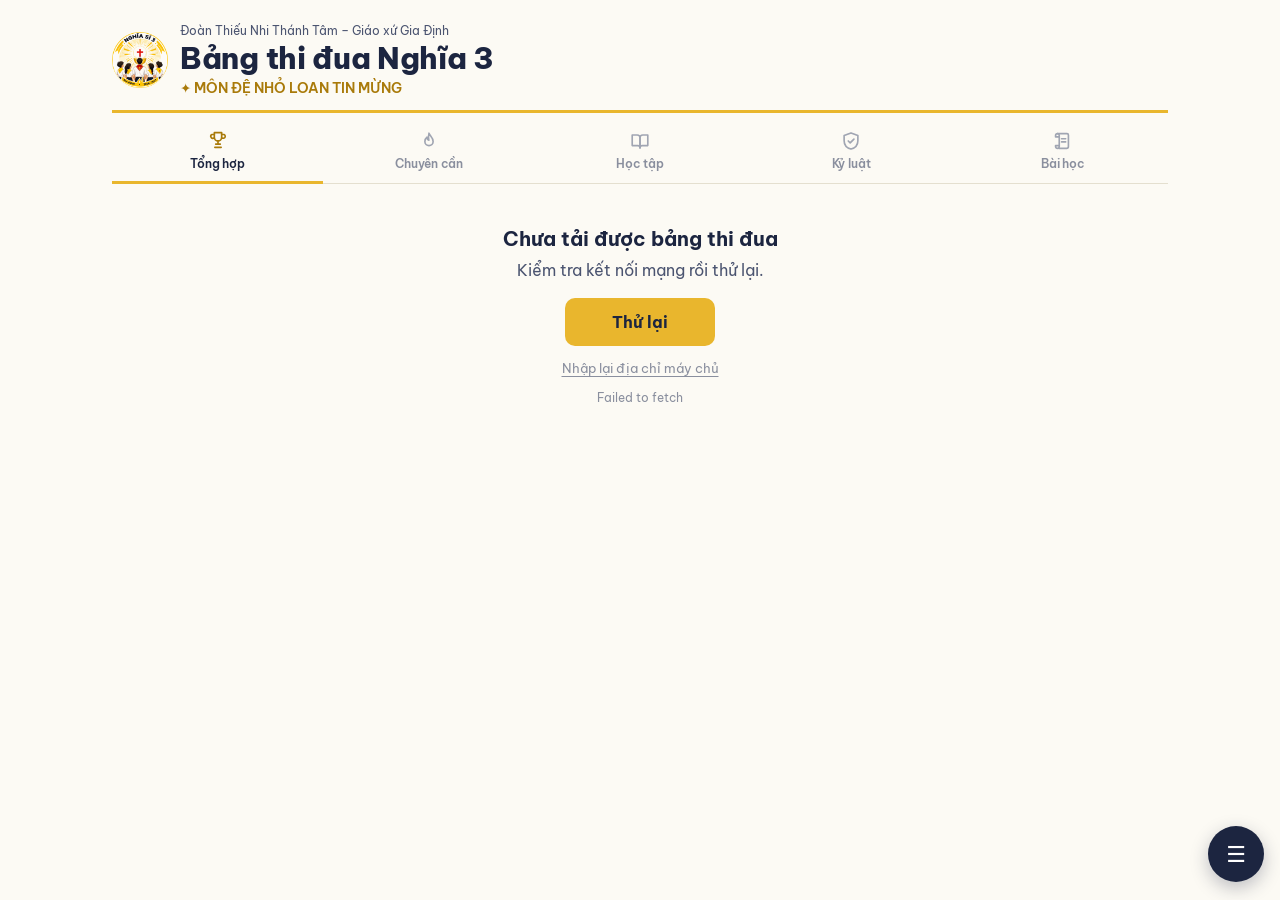
==== commit 03aaee36: "Add files via upload" ====
--- a/index.html
+++ b/index.html
@@ -2,32 +2,35 @@
 <html lang="vi">
 <head>
 <meta charset="utf-8">
-<meta name="viewport" content="width=device-width, initial-scale=1">
+<meta name="viewport" content="width=device-width, initial-scale=1, viewport-fit=cover">
 <title>Bảng thi đua Nghĩa 3</title>
 <link rel="preconnect" href="https://fonts.googleapis.com">
-<link href="https://fonts.googleapis.com/css2?family=Be+Vietnam+Pro:wght@400;600;800&display=swap" rel="stylesheet">
+<link href="https://fonts.googleapis.com/css2?family=Be+Vietnam+Pro:wght@400;600;700;800&display=swap" rel="stylesheet">
 <link rel="icon" href="logo.png">
+<link rel="preload" as="image" href="assets/laurel.webp">
+<link rel="preload" as="image" href="assets/trophy.webp">
 <link rel="stylesheet" href="style.css">
 </head>
-<body>
+<body class="dash">
 <div class="wrap">
-  <header class="mast">
-    <div class="brand"><img class="logo" src="logo.png" alt="Huy hiệu lớp Nghĩa Sĩ 3" width="76" height="76"><div>
-      <p class="org" id="org">Đoàn Thiếu Nhi Thánh Tâm – Giáo xứ Gia Định</p>
-      <h1 id="title">Bảng thi đua lớp Nghĩa 3</h1>
-      <p class="theme" id="theme">Môn đệ nhỏ loan Tin Mừng</p>
-    </div></div>
+  <header class="mast compact">
+    <div class="brand">
+      <img class="logo" src="logo.png" alt="Huy hiệu lớp Nghĩa Sĩ 3" width="56" height="56">
+      <div class="brand-text">
+        <p class="org" id="org">Đoàn Thiếu Nhi Thánh Tâm – Giáo xứ Gia Định</p>
+        <h1 id="title">Bảng thi đua Nghĩa 3</h1>
+        <p class="theme" id="theme">MÔN ĐỆ NHỎ LOAN TIN MỪNG</p>
+      </div>
+    </div>
   </header>
 
-  <div id="status"></div>
-
-  <div class="tabs" role="tablist" id="tabs">
-    <button role="tab" aria-selected="true" data-tab="tong">🏆 Tổng hợp</button>
-    <button role="tab" data-tab="cc">🔥 Chuyên cần</button>
-    <button role="tab" data-tab="ht">📖 Học tập</button>
-    <button role="tab" data-tab="kl">🛡️ Kỷ luật</button>
-    <button role="tab" data-tab="bai">📖 Bài học</button>
-  </div>
+  <nav class="tabs icon-tabs" role="tablist" id="tabs" aria-label="Các mục của bảng thi đua">
+    <button role="tab" aria-selected="true" data-tab="tong"><span>Tổng hợp</span></button>
+    <button role="tab" aria-selected="false" data-tab="cc"><span>Chuyên cần</span></button>
+    <button role="tab" aria-selected="false" data-tab="ht"><span>Học tập</span></button>
+    <button role="tab" aria-selected="false" data-tab="kl"><span>Kỷ luật</span></button>
+    <button role="tab" aria-selected="false" data-tab="bai"><span>Bài học</span></button>
+  </nav>
 
   <section class="panel" id="panel-tong"></section>
   <section class="panel" id="panel-cc" hidden></section>
@@ -35,7 +38,7 @@
   <section class="panel" id="panel-kl" hidden></section>
   <section class="panel" id="panel-bai" hidden></section>
 
-  <p class="note" id="rule" style="margin-top:28px"></p>
+  <p class="note rule" id="rule"></p>
   <p class="updated" id="updated"></p>
 </div>
 
@@ -43,48 +46,62 @@
 <script src="app.js"></script>
 <script>
 (function () {
-  var h = N3.h, fmt = N3.fmt;
-  var model = null, raw = null;
-
-  /* Tabs */
-  document.getElementById('tabs').addEventListener('click', function (e) {
+  var h = N3.h, fmt = N3.fmt, pts = N3.pts;
+  var model = null, raw = null, loadedOnce = false;
+  var CRIT = { cc: 'Chuyên cần', ht: 'Học tập', kl: 'Kỷ luật' };
+
+  /* ---------- Tab: biểu tượng + chữ, 5 tab vừa một màn hình ---------- */
+  var tabs = document.getElementById('tabs');
+  tabs.querySelectorAll('button[data-tab]').forEach(function (b) {
+    b.insertAdjacentHTML('afterbegin', N3.glyph(b.dataset.tab));
+  });
+  tabs.addEventListener('click', function (e) {
     var b = e.target.closest('button[data-tab]'); if (!b) return;
-    document.querySelectorAll('#tabs button').forEach(function (x) { x.setAttribute('aria-selected', x === b); });
+    tabs.querySelectorAll('button').forEach(function (x) { x.setAttribute('aria-selected', x === b ? 'true' : 'false'); });
     document.querySelectorAll('.panel').forEach(function (p) { p.hidden = p.id !== 'panel-' + b.dataset.tab; });
-    // công thức tính điểm không liên quan tới tab Bài học
     document.getElementById('rule').hidden = b.dataset.tab === 'bai';
   });
 
+  /* ---------- Tải dữ liệu ---------- */
   function load() {
-    document.getElementById('status').innerHTML = '<p class="note">Đang tải dữ liệu…</p>';
+    var p = document.getElementById('panel-tong');
+    if (!loadedOnce) { p.innerHTML = ''; p.appendChild(N3.skeleton()); }
     N3.apiGet('data').then(function (res) {
-      raw = res.data; model = N3.compute(raw);
-      document.getElementById('status').innerHTML = '';
+      raw = res.data; model = N3.compute(raw); loadedOnce = true;
       render();
     }).catch(function (err) {
-      document.getElementById('status').innerHTML =
-        '<div class="error">Không tải được dữ liệu: ' + err.message +
-        '. Kiểm tra URL Apps Script trong config.js hoặc <button class="btn ghost" onclick="N3.resetApi();location.reload()">nhập lại URL</button></div>';
+      if (loadedOnce) { N3.toast('Chưa cập nhật được: ' + err.message, 'err'); return; }
+      p.innerHTML = '';
+      var v = N3.stateView({
+        img: 'offline', kind: 'err',
+        title: 'Chưa tải được bảng thi đua',
+        text: 'Kiểm tra kết nối mạng rồi thử lại.',
+        action: { label: 'Thử lại', run: load },
+        secondary: { label: 'Nhập lại địa chỉ máy chủ', run: function () { N3.resetApi(); location.reload(); } }
+      });
+      v.appendChild(h('p', { class: 'tech', text: err.message }));
+      p.appendChild(v);
     });
   }
 
   function render() {
     var s = raw.settings;
-    document.getElementById('org').textContent = s.xuDoan || '';
-    document.getElementById('title').textContent = 'Bảng thi đua lớp ' + (s.lop || 'Nghĩa 3') + ' · ' + (s.namHoc || '');
+    document.getElementById('org').textContent = (s.xuDoan || '') + (s.namHoc ? ' · năm học ' + s.namHoc : '');
+    document.getElementById('title').textContent = 'Bảng thi đua ' + (s.lop || 'Nghĩa 3');
     document.getElementById('theme').textContent = s.chuDe || '';
     document.getElementById('rule').textContent =
-      'Điểm tuần = ' + s.weights.cc + '% chuyên cần + ' + s.weights.ht + '% học tập + ' + s.weights.kl +
-      '% kỷ luật (mỗi tiêu chí thang 10). Chuyên cần tính tự động từ điểm danh của Đội trưởng; xếp hạng theo tổng điểm lũy kế cả năm.';
+      'Điểm thi đua = điểm tuần × 10, cộng dồn cả năm. Điểm tuần = ' + s.weights.cc + '% chuyên cần + ' +
+      s.weights.ht + '% học tập + ' + s.weights.kl + '% kỷ luật. Số nhỏ cạnh biểu tượng lửa, sách, khiên là điểm trung bình từng tiêu chí, thang 10.';
     document.getElementById('updated').textContent = 'Cập nhật ' + new Date(raw.generatedAt).toLocaleString('vi-VN');
 
     renderTong();
-    renderCriterion('cc', 'Chuyên cần', function (wk) { return wk.recorded ? fmt(wk.cc) + ' (' + wk.present + '/' + wk.recorded + ')' : '–'; });
-    renderCriterion('ht', 'Học tập', function (wk) { return fmt(wk.ht); });
-    renderCriterion('kl', 'Kỷ luật', function (wk) { return fmt(wk.kl); });
+    renderCriterion('cc', function (wk) { return wk.recorded ? wk.present + '/' + wk.recorded : '–'; });
+    renderCriterion('ht', function (wk) { return fmt(wk.ht); });
+    renderCriterion('kl', function (wk) { return fmt(wk.kl); });
     renderLessons();
   }
 
+  /* ---------- Số liệu phụ ---------- */
   /** Xếp hạng lũy kế tính đến trước tuần mới nhất, để biết đội lên/xuống mấy bậc */
   function previousRanking() {
     if (model.dates.length < 2) return null;
@@ -100,7 +117,7 @@
     return map;
   }
 
-  /** Số Chúa Nhật liên tiếp gần nhất đội đi đủ (chuyên cần 10) */
+  /** Số Chúa Nhật liên tiếp gần nhất đội đi đủ */
   function streak(t) {
     var n = 0;
     for (var i = model.dates.length - 1; i >= 0; i--) {
@@ -110,10 +127,77 @@
     return n;
   }
 
+  function moveTag(doi, prev) {
+    if (!prev || !prev[doi]) return null;
+    var d = prev[doi] - model.teams[doi].rank;
+    if (!d) return null;
+    return h('span', { class: 'move ' + (d > 0 ? 'up' : 'down'),
+      'aria-label': d > 0 ? 'Lên ' + d + ' hạng so với tuần trước' : 'Xuống ' + (-d) + ' hạng so với tuần trước',
+      text: (d > 0 ? '▲ ' : '▼ ') + Math.abs(d) });
+  }
+
+  function streakTag(t) {
+    var st = streak(t);
+    if (st < 2) return null;
+    return h('span', { class: 'streak', title: st + ' tuần liên tiếp đi đủ' },
+      [N3.asset('icon-streak', 16), st + ' tuần đi đủ']);
+  }
+
+  /* ---------- Đội của em ---------- */
+  function teamPicker(mine) {
+    var wrap = h('div', { class: 'picker2', role: 'group', 'aria-label': 'Chọn đội của em' }, [
+      h('p', { class: 'lab', text: mine ? 'Đội của em' : 'Chạm vào đội của em' })
+    ]);
+    var row = h('div', { class: 'picks' });
+    Object.keys(model.teams).map(Number).sort().forEach(function (d) {
+      var t = model.teams[d];
+      row.appendChild(h('button', {
+        type: 'button', class: 'pk' + (d === mine ? ' on' : ''), style: { '--team': t.color },
+        'aria-pressed': d === mine ? 'true' : 'false',
+        onclick: function () { N3.setMyTeam(d === mine ? null : d); render(); }
+      }, [N3.mascot(d, 58), h('span', { text: t.name })]));
+    });
+    wrap.appendChild(row);
+    return wrap;
+  }
+
+  /** Một câu trả lời thẳng: đội em hạng mấy, cách đội đứng trên bao nhiêu điểm */
+  function myTeamSummary(doi) {
+    var t = model.teams[doi], rank = t.rank, msg;
+    if (rank === 1) {
+      var second = model.teams[model.ranking[1]];
+      var lead = second ? N3.ptsNum(t.season.total) - N3.ptsNum(second.season.total) : 0;
+      msg = [h('b', { text: t.name + ' đang dẫn đầu' }),
+             second ? ', hơn ' + second.name + ' ' + lead + ' điểm. Giữ vững nhé!' : '.'];
+    } else {
+      var above = model.teams[model.ranking[rank - 2]];
+      var gap = N3.ptsNum(above.season.total) - N3.ptsNum(t.season.total);
+      msg = [h('b', { text: t.name + ' đang hạng ' + rank }),
+             ', cách ' + above.name + ' ' + gap + ' điểm.'];
+      var hint = weakest(t);
+      if (hint) msg.push(' Nâng ' + hint + ' là cách nhanh nhất để vượt lên.');
+    }
+    return h('div', { class: 'mysum', style: { '--team': t.color } }, [N3.mascot(doi, 34), h('p', null, msg)]);
+  }
+
+  /** Tiêu chí đội đang kém đội dẫn đầu tiêu chí đó nhiều nhất, có tính trọng số */
+  function weakest(t) {
+    var w = model.weights, keys = [['cc', 'chuyên cần'], ['ht', 'học tập'], ['kl', 'kỷ luật']];
+    var best = null, bestGain = 0;
+    keys.forEach(function (k) {
+      var top = Math.max.apply(null, model.ranking.map(function (d) { return model.teams[d].season[k[0]] || 0; }));
+      var gain = (top - (t.season[k[0]] || 0)) * w[k[0]];
+      if (gain > bestGain) { bestGain = gain; best = k[1]; }
+    });
+    return best;
+  }
+
+  /* ---------- Tab Tổng hợp ---------- */
   function renderTong() {
     var p = document.getElementById('panel-tong'); p.innerHTML = '';
     if (!model.dates.length) {
-      p.appendChild(h('div', { class: 'empty', text: 'Chưa có tuần nào được điểm danh hay chấm điểm. Bảng xếp hạng sẽ xuất hiện sau Chúa Nhật đầu tiên.' }));
+      p.appendChild(N3.stateView({ img: 'empty-start', title: 'Mùa thi đua sắp bắt đầu',
+        text: 'Bảng xếp hạng sẽ hiện ra sau buổi điểm danh đầu tiên.' }));
       return;
     }
 
@@ -124,181 +208,193 @@
     });
     var champ = model.teams[weekOrder[0]];
     if (champ.weekly[lastISO].hasData) {
-      p.appendChild(h('div', { class: 'champ' }, [
-        h('div', { class: 'big', text: '🏆' }),
-        h('div', null, [
-          h('span', { text: 'Quán quân Chúa Nhật ' + N3.fmtVN(lastISO) }),
-          champ.name + ' · ' + fmt(champ.weekly[lastISO].total, 2) + ' điểm'
-        ])
+      p.appendChild(h('div', { class: 'champ2' }, [
+        h('span', { class: 'sparkles', 'aria-hidden': 'true' }, [h('i'), h('i'), h('i')]),
+        N3.asset('trophy', 96, 'trophy'),
+        h('div', { class: 'ctext' }, [
+          h('span', { class: 'k', text: 'Quán quân Chúa Nhật ' + N3.fmtShort(lastISO) }),
+          h('b', { text: champ.name }),
+          h('span', { class: 'v', text: pts(champ.weekly[lastISO].total) + ' điểm trong tuần' })
+        ]),
+        N3.mascot(champ.doi, 46, 'cm')
       ]));
     }
 
-    // Bục vinh danh 3 đội dẫn đầu (thứ tự trưng bày: nhì – nhất – ba)
-    var top = model.ranking.slice(0, 3);
-    if (top.length === 3) {
-      var order = [top[1], top[0], top[2]];
-      var pod = h('div', { class: 'podium' });
-      order.forEach(function (doi) {
-        var t = model.teams[doi];
-        pod.appendChild(h('div', { class: 'pod p' + t.rank, style: { '--team': t.color } }, [
-          h('div', { class: 'crown', text: t.rank === 1 ? '👑' : '' }),
-          h('div', { class: 'avatar', text: String(t.doi) }),
-          h('div', { class: 'who', text: t.name }),
-          h('div', { class: 'pts', text: fmt(t.season.total, 1) }),
-          h('div', { class: 'block' }, [h('b', { text: String(t.rank) })])
-        ]));
-      });
-      p.appendChild(pod);
-    }
-
-    // Bảng xếp hạng đầy đủ
+    var mine = N3.myTeam();
+    if (mine && !model.teams[mine]) mine = null;
+    p.appendChild(teamPicker(mine));
+    if (mine) p.appendChild(myTeamSummary(mine));
+
     var prev = previousRanking();
     var max = Math.max.apply(null, model.ranking.map(function (d) { return model.teams[d].season.total; })) || 1;
-    var medals = { 1: '🥇', 2: '🥈', 3: '🥉' };
-    var bestCC = Math.max.apply(null, model.ranking.map(function (d) { return model.teams[d].season.cc || 0; }));
-    var bestHT = Math.max.apply(null, model.ranking.map(function (d) { return model.teams[d].season.ht || 0; }));
-    var bestKL = Math.max.apply(null, model.ranking.map(function (d) { return model.teams[d].season.kl || 0; }));
-
-    var lb = h('div', { class: 'lb' });
-    model.ranking.forEach(function (doi) {
+
+    // Hạng 1: thẻ lớn — linh vật trong vòng nguyệt quế, vương miện, huy chương vàng
+    var lead = model.teams[model.ranking[0]], ls = lead.season;
+    p.appendChild(h('article', { class: 'hero2' + (lead.doi === mine ? ' mine' : ''), style: { '--team': lead.color } }, [
+      h('div', { class: 'hero-art' }, [
+        h('span', { class: 'rays', 'aria-hidden': 'true' }),
+        N3.asset('laurel', 150, 'laurel'),
+        N3.mascot(lead.doi, 92, 'hero-m'),
+        N3.asset('crown', 50, 'crown'),
+        h('span', { class: 'hero-medal' }, [N3.medal(1, 46)])
+      ]),
+      h('div', { class: 'hero-info' }, [
+        h('div', { class: 'hname' }, [
+          h('b', { text: lead.name }),
+          lead.doi === mine ? h('span', { class: 'tag-mine', text: 'Đội của em' }) : null,
+          moveTag(lead.doi, prev)
+        ]),
+        h('p', { class: 'hsub', text: lead.active.length + ' em, trung bình ' + pts(ls.avg) + ' điểm/tuần' }),
+        h('p', { class: 'hscore' }, [h('b', { text: pts(ls.total) }), h('span', { text: 'điểm' })]),
+        h('div', { class: 'xp' }, [h('i', { style: { width: '100%' } })]),
+        h('div', { class: 'hchips' }, [
+          critChip('cc', ls.cc), critChip('ht', ls.ht), critChip('kl', ls.kl)
+        ]),
+        streakTag(lead)
+      ])
+    ]));
+
+    // Hạng 2 trở đi: một dòng gọn
+    var list = h('div', { class: 'rows2' });
+    model.ranking.slice(1).forEach(function (doi) {
       var t = model.teams[doi], se = t.season;
-      var move = null;
-      if (prev && prev[doi]) {
-        var d = prev[doi] - t.rank;
-        move = h('span', { class: 'move ' + (d > 0 ? 'up' : d < 0 ? 'down' : 'same'), text: d > 0 ? '▲' + d : d < 0 ? '▼' + (-d) : '–' });
-      }
-      var chips = h('div', { class: 'chips' }, [
-        h('span', { class: 'chip' + (se.cc === bestCC && bestCC > 0 ? ' win' : ''), text: '🔥 Chuyên cần ' + fmt(se.cc) }),
-        h('span', { class: 'chip' + (se.ht === bestHT && bestHT > 0 ? ' win' : ''), text: '📖 Học tập ' + fmt(se.ht) }),
-        h('span', { class: 'chip' + (se.kl === bestKL && bestKL > 0 ? ' win' : ''), text: '🛡️ Kỷ luật ' + fmt(se.kl) })
-      ]);
-      var st = streak(t);
-      if (st >= 2) chips.appendChild(h('span', { class: 'chip win', text: '⚡ ' + st + ' tuần đi đủ' }));
-
-      lb.appendChild(h('div', { class: 'lb-row' + (t.rank === 1 ? ' lead' : ''), style: { '--team': t.color } }, [
-        h('div', { class: 'medal' + (medals[t.rank] ? '' : ' plain'), text: medals[t.rank] || String(t.rank) }),
-        h('div', null, [
-          h('div', { class: 'head' }, [h('b', { text: t.name }), h('span', { class: 'chip', text: t.active.length + ' em' }), move]),
-          h('div', { class: 'xp' }, [h('i', { style: { width: (se.total / max * 100) + '%' } })]),
-          chips
+      list.appendChild(h('div', { class: 'row2' + (doi === mine ? ' mine' : ''), style: { '--team': t.color } }, [
+        N3.medal(t.rank, 38),
+        N3.mascot(doi, 44),
+        h('div', { class: 'rinfo' }, [
+          h('div', { class: 'rname' }, [
+            h('b', { text: t.name }),
+            doi === mine ? h('span', { class: 'tag-mine', text: 'Đội của em' }) : null,
+            streakTag(t)
+          ]),
+          h('div', { class: 'xp' }, [h('i', { style: { width: Math.max(4, se.total / max * 100) + '%' } })])
         ]),
-        h('div', { class: 'pts', text: fmt(se.total, 1) }, [h('small', { text: 'TB ' + fmt(se.avg, 1) + '/tuần' })])
+        h('div', { class: 'rscore' }, [h('b', { text: pts(se.total) }), moveTag(doi, prev)])
       ]));
     });
-    p.appendChild(lb);
-
-    // Huy hiệu theo tiêu chí
-    var awards = [
-      { ico: '🔥', title: 'Chuyên cần nhất', key: 'cc' },
-      { ico: '📖', title: 'Học tập giỏi nhất', key: 'ht' },
-      { ico: '🛡️', title: 'Kỷ luật tốt nhất', key: 'kl' }
-    ];
-    var box = h('div', { class: 'awards' });
+    p.appendChild(list);
+
+    // Huy hiệu mùa giải: mỗi tiêu chí một huy hiệu, kèm linh vật đội đang giữ
+    var awards = [['cc', 'badge-cc', 'Chuyên cần nhất'], ['ht', 'badge-ht', 'Học tập giỏi nhất'], ['kl', 'badge-kl', 'Kỷ luật tốt nhất']];
+    var box = h('div', { class: 'awards2' });
     awards.forEach(function (a) {
-      var winner = N3.rankBy(model, a.key)[0];
-      var t = model.teams[winner];
-      if (!t || t.season[a.key] === null) return;
-      box.appendChild(h('div', { class: 'award' }, [
-        h('div', { class: 'ico', text: a.ico }),
-        h('div', null, [h('b', { text: t.name }), h('span', { text: a.title + ' · ' + fmt(t.season[a.key]) + '/10' })])
+      var winner = model.teams[N3.rankBy(model, a[0])[0]];
+      if (!winner || winner.season[a[0]] === null) return;
+      box.appendChild(h('div', { class: 'aw', style: { '--team': winner.color } }, [
+        h('div', { class: 'aw-art' }, [N3.asset(a[1], 76), N3.mascot(winner.doi, 30, 'aw-m')]),
+        h('b', { text: a[2] }),
+        h('span', { text: winner.name + ', ' + fmt(winner.season[a[0]]) + '/10' })
       ]));
     });
     if (box.children.length) {
-      p.appendChild(h('h2', { class: 'sec' }, ['🎖️ Huy hiệu mùa giải']));
+      p.appendChild(h('h2', { class: 'sec', text: 'Huy hiệu mùa giải' }));
       p.appendChild(box);
     }
 
-    p.appendChild(h('h2', { class: 'sec' }, ['📅 Điểm tổng theo tuần']));
-    p.appendChild(weekTable(function (wk) { return wk.hasData ? fmt(wk.total, 2) : '–'; }, 'total'));
-  }
-
-
-  /** Sổ tay bài học để các em ôn lại trong tuần */
+    p.appendChild(h('h2', { class: 'sec', text: 'Điểm thi đua theo tuần' }));
+    p.appendChild(weekTable(function (wk) { return wk.hasData ? pts(wk.total) : '–'; }, 'total'));
+
+    celebrate(mine, prev, lastISO);
+  }
+
+  /** Chip điểm trung bình một tiêu chí, có biểu tượng */
+  function critChip(key, val) {
+    return h('span', { class: 'cchip', title: CRIT[key] + ', điểm trung bình thang 10' },
+      [N3.asset('icon-' + key, 20), fmt(val)]);
+  }
+
+  /**
+   * Pháo giấy khi đội của em đang dẫn đầu hoặc vừa lên hạng — mỗi tình huống chỉ
+   * một lần trên mỗi máy, để không thành phiền.
+   */
+  function celebrate(mine, prev, lastISO) {
+    if (!mine) return;
+    var t = model.teams[mine];
+    var up = prev && prev[mine] && prev[mine] > t.rank;
+    if (!(t.rank === 1 || up)) return;
+    var key = 'nghia3_phao_' + lastISO + '_' + mine + '_' + t.rank;
+    try { if (localStorage.getItem(key)) return; localStorage.setItem(key, '1'); } catch (e) { return; }
+    setTimeout(N3.confetti, 400);
+  }
+
+  /* ---------- Tab từng tiêu chí ---------- */
+  function renderCriterion(key, cell) {
+    var label = CRIT[key];
+    var p = document.getElementById('panel-' + key); p.innerHTML = '';
+    p.appendChild(h('div', { class: 'crit-head' }, [N3.asset('badge-' + key, 52), h('h2', { text: label })]));
+    if (!model.dates.length) {
+      p.appendChild(N3.stateView({ title: 'Chưa có dữ liệu ' + label.toLowerCase(), text: 'Số liệu sẽ hiện sau buổi sinh hoạt đầu tiên.' }));
+      return;
+    }
+    var order = N3.rankBy(model, key);
+    var tw = h('div', { class: 'table-wrap' });
+    var tbl = h('table');
+    tbl.appendChild(h('thead', null, [h('tr', null, [
+      h('th', { text: 'Hạng' }), h('th', { text: 'Đội' }),
+      h('th', { class: 'num', text: 'Điểm TB' }),
+      key === 'cc' ? h('th', { class: 'num', text: 'Có mặt' }) : null
+    ])]));
+    var tb = h('tbody');
+    order.forEach(function (doi, i) {
+      var t = model.teams[doi], se = t.season;
+      tb.appendChild(h('tr', { class: doi === N3.myTeam() ? 'mine' : '' }, [
+        h('td', { text: String(i + 1) }),
+        h('td', null, [h('span', { class: 'tcell' }, [N3.mascot(doi, 26), t.name])]),
+        h('td', { class: 'num' + (i === 0 ? ' best' : ''), text: fmt(se[key]) }),
+        key === 'cc' ? h('td', { class: 'num', text: se.recorded ? se.present + '/' + se.recorded : '–' }) : null
+      ]));
+    });
+    tbl.appendChild(tb); tw.appendChild(tbl); p.appendChild(tw);
+
+    p.appendChild(h('h2', { class: 'sec', text: label + ' theo tuần' }));
+    p.appendChild(weekTable(cell, key));
+  }
+
+  /* ---------- Tab Bài học ---------- */
   function renderLessons() {
     var p = document.getElementById('panel-bai'); p.innerHTML = '';
     var list = (raw.lessons || []).filter(function (l) { return l.tenBai; })
                  .sort(function (a, b) { return a.ngay < b.ngay ? 1 : -1; });
     if (!list.length) {
-      p.appendChild(h('div', { class: 'empty', text: 'Chưa có bài học nào được đăng. Huynh Trưởng sẽ soạn sau mỗi buổi học.' }));
+      p.appendChild(N3.stateView({ img: 'empty-lesson', title: 'Chưa có bài học nào',
+        text: 'Huynh Trưởng sẽ đăng bài sau mỗi buổi học để các em ôn lại trong tuần.' }));
       return;
     }
     list.forEach(function (l, i) {
       var body = h('div', { class: 'lesson-body' });
-      if (l.loiChua) {
-        body.appendChild(h('blockquote', { class: 'loichua' }, [
-          l.loiChua,
-          l.trichDan ? h('cite', { text: l.trichDan }) : null
-        ]));
-      }
+      if (l.loiChua) body.appendChild(h('blockquote', { class: 'loichua' }, [l.loiChua, l.trichDan ? h('cite', { text: l.trichDan }) : null]));
       if (l.yChinh && l.yChinh.length) {
         body.appendChild(h('h4', { text: 'Ý chính cần nhớ' }));
         var ul = h('ul', { class: 'ychinh' });
         l.yChinh.forEach(function (y) { ul.appendChild(h('li', { text: y })); });
         body.appendChild(ul);
       }
-      if (l.cauHoi) {
-        body.appendChild(h('div', { class: 'suyniem' }, [
-          h('b', { text: 'Suy niệm  ' }), l.cauHoi
-        ]));
-      }
+      if (l.cauHoi) body.appendChild(h('div', { class: 'suyniem' }, [h('b', { text: 'Suy niệm' }), l.cauHoi]));
       var det = h('details', { class: 'lesson' }, [
-        h('summary', null, [
-          h('span', { class: 'ngay', text: N3.fmtVN(l.ngay) }),
-          h('span', { class: 'ten', text: l.tenBai })
-        ]),
+        h('summary', null, [h('span', { class: 'ngay', text: N3.fmtVN(l.ngay) }), h('span', { class: 'ten', text: l.tenBai })]),
         body
       ]);
-      if (i === 0) det.open = true;   // bài mới nhất mở sẵn
+      if (i === 0) det.open = true;
       p.appendChild(det);
     });
   }
 
-  function renderCriterion(key, label, cell) {
-    var p = document.getElementById('panel-' + key); p.innerHTML = '';
-    if (!model.dates.length) { p.appendChild(h('div', { class: 'empty', text: 'Chưa có dữ liệu ' + label.toLowerCase() + '.' })); return; }
-    var order = N3.rankBy(model, key);
-    var tw = h('div', { class: 'table-wrap' });
-    var tbl = h('table');
-    tbl.appendChild(h('thead', null, [h('tr', null, [
-      h('th', { text: 'Hạng' }), h('th', { text: 'Đội' }),
-      h('th', { class: 'num', text: 'Điểm TB' }),
-      h('th', { class: 'num', text: 'Tổng ' + label.toLowerCase() }),
-      key === 'cc' ? h('th', { class: 'num', text: 'Có mặt / điểm danh' }) : null,
-      h('th', { class: 'num', text: 'Số tuần' })
-    ])]));
-    var tb = h('tbody');
-    order.forEach(function (doi, i) {
-      var t = model.teams[doi], se = t.season;
-      tb.appendChild(h('tr', null, [
-        h('td', { text: String(i + 1) }),
-        h('td', null, [h('span', { class: 'team-dot', style: { '--team': t.color } }), t.name]),
-        h('td', { class: 'num' + (i === 0 ? ' best' : ''), text: fmt(se[key]) }),
-        h('td', { class: 'num', text: fmt(se[key + 'Sum']) }),
-        key === 'cc' ? h('td', { class: 'num', text: se.recorded ? se.present + ' / ' + se.recorded + ' (' + se.rate + '%)' : '–' }) : null,
-        h('td', { class: 'num', text: String(se[key + 'Weeks'] !== undefined ? se[key + 'Weeks'] : se.weeks) })
-      ]));
-    });
-    tbl.appendChild(tb); tw.appendChild(tbl); p.appendChild(tw);
-
-    p.appendChild(h('h2', { class: 'sec', text: '📅 ' + label + ' theo tuần' }));
-    p.appendChild(weekTable(cell, key));
-  }
-
-  /** Bảng: hàng = tuần, cột = đội */
+  /** Bảng theo tuần: hàng = Chúa Nhật, cột = đội */
   function weekTable(cell, key) {
     var doiList = Object.keys(model.teams).map(Number).sort();
+    var mineNow = N3.myTeam();
     var tw = h('div', { class: 'table-wrap' });
-    var tbl = h('table');
-    tbl.appendChild(h('thead', null, [h('tr', null, [h('th', { text: 'Chúa Nhật' })].concat(doiList.map(function (d) {
-      return h('th', { class: 'num' }, [h('span', { class: 'team-dot', style: { '--team': model.teams[d].color } }), model.teams[d].name]);
+    var tbl = h('table', { class: 'wk' });
+    tbl.appendChild(h('thead', null, [h('tr', null, [h('th', { text: 'CN' })].concat(doiList.map(function (d) {
+      return h('th', { class: 'num' + (d === mineNow ? ' mine' : '') }, [h('span', { class: 'thcell', 'aria-label': model.teams[d].name }, [N3.mascot(d, 22), String(d)])]);
     })))]));
     var tb = h('tbody');
     model.dates.slice().reverse().forEach(function (iso) {
       var vals = doiList.map(function (d) { return model.teams[d].weekly[iso]; });
       var best = Math.max.apply(null, vals.map(function (w) { var v = w[key]; return v === null || v === undefined ? -1 : v; }));
-      tb.appendChild(h('tr', null, [h('td', { text: N3.fmtVN(iso) })].concat(vals.map(function (w) {
+      tb.appendChild(h('tr', null, [h('td', { text: N3.fmtShort(iso) })].concat(vals.map(function (w, i) {
         var v = w[key]; var isBest = v !== null && v !== undefined && v === best && best > 0;
-        return h('td', { class: 'num' + (isBest ? ' best' : ''), text: cell(w) });
+        return h('td', { class: 'num' + (isBest ? ' best' : '') + (doiList[i] === mineNow ? ' mine' : ''), text: cell(w) });
       }))));
     });
     tbl.appendChild(tb); tw.appendChild(tbl);
@@ -306,9 +402,8 @@
   }
 
   N3.mountRoleMenu({ page: 'index', role: null, onReload: function () { load(); } });
-
   load();
-  setInterval(load, 5 * 60 * 1000); // tự làm mới mỗi 5 phút khi chiếu lên màn hình
+  setInterval(load, 5 * 60 * 1000);   // tự làm mới khi chiếu lên màn hình
 })();
 </script>
 </body>
--- a/style.css
+++ b/style.css
@@ -96,6 +96,42 @@
   .lb-row .pts small { display: inline; margin-left: 6px; }
 }
 
+/* Hạng 1: thẻ lớn thay cho bục vinh danh riêng */
+.lb-row { position: relative; }
+.lb-row .body { min-width: 0; }
+.lb-row.hero {
+  padding: 18px 16px 16px; border: 2px solid var(--gold);
+  background: linear-gradient(160deg, var(--gold-soft) 0%, #fff 62%);
+  box-shadow: 0 6px 18px rgba(169, 122, 10, .14);
+}
+.lb-row.hero .crown { position: absolute; top: -15px; left: 14px; font-size: 24px; line-height: 1; }
+.lb-row.hero .medal { font-size: 32px; }
+.lb-row.hero .head b { font-size: 20px; }
+.lb-row.hero .pts { font-size: 34px; color: var(--gold-deep); }
+.lb-row.hero .xp { height: 14px; }
+.lb-row.hero .xp i { background: linear-gradient(90deg, var(--gold-deep), var(--gold)); }
+.lb { margin-top: 26px; }
+.legend { font-size: 12px; color: var(--muted); margin: 10px 2px 0; }
+
+/* Đội của em */
+.lb-row.mine { box-shadow: inset 0 0 0 3px var(--team); }
+.lb-row.hero.mine { box-shadow: inset 0 0 0 3px var(--team), 0 6px 18px rgba(169, 122, 10, .14); }
+.tag-mine { font-size: 11px; font-weight: 800; color: #fff; background: var(--team); border-radius: 99px; padding: 3px 8px; letter-spacing: .02em; }
+.picker { display: flex; align-items: center; gap: 8px; margin: 18px 0 0; flex-wrap: wrap; }
+.picker .lab { font-size: 14px; font-weight: 600; color: var(--ink-2); margin-right: 2px; }
+.picker .pick {
+  width: 40px; height: 40px; border-radius: 50%; border: 2px solid var(--team); background: #fff;
+  color: var(--team); font-weight: 800; font-size: 16px; cursor: pointer; padding: 0;
+  -webkit-tap-highlight-color: transparent;
+}
+.picker .pick.on { background: var(--team); color: #fff; box-shadow: 0 0 0 3px #fff, 0 0 0 5px var(--team); }
+.mysum {
+  margin-top: 12px; padding: 12px 14px; border-radius: 12px; font-size: 15px; line-height: 1.5;
+  background: #fff; border: 1px solid var(--line); border-left: 5px solid var(--team);
+}
+th.mine, td.mine { background: color-mix(in srgb, var(--gold-soft) 55%, transparent); }
+tr.mine td { background: var(--gold-soft); font-weight: 700; }
+
 /* Huy hiệu tuần */
 .awards { display: grid; grid-template-columns: repeat(auto-fit, minmax(190px, 1fr)); gap: 10px; margin-top: 12px; }
 .award { display: flex; gap: 10px; align-items: center; background: #fff; border: 1px solid var(--line); border-radius: 12px; padding: 12px; }
@@ -137,7 +173,19 @@
 .mast nav a[aria-current] { background: var(--ink); color: #fff; border-color: var(--ink); }
 
 /* Tabs */
-.tabs { display: flex; gap: 4px; margin: 22px 0 14px; border-bottom: 1px solid var(--line); overflow-x: auto; }
+.tabs {
+  display: flex; gap: 4px; margin: 22px 0 14px; border-bottom: 1px solid var(--line);
+  overflow-x: auto; scrollbar-width: none; -webkit-overflow-scrolling: touch; scroll-snap-type: x proximity;
+}
+.tabs::-webkit-scrollbar { display: none; }
+.tabs button { scroll-snap-align: start; }
+/* Mép mờ báo hiệu còn tab ở phía đó — vuốt ngang để xem */
+.tabs.more-right { -webkit-mask-image: linear-gradient(90deg, #000 78%, transparent); mask-image: linear-gradient(90deg, #000 78%, transparent); }
+.tabs.more-left { -webkit-mask-image: linear-gradient(90deg, transparent, #000 22%); mask-image: linear-gradient(90deg, transparent, #000 22%); }
+.tabs.more-left.more-right {
+  -webkit-mask-image: linear-gradient(90deg, transparent, #000 18%, #000 82%, transparent);
+  mask-image: linear-gradient(90deg, transparent, #000 18%, #000 82%, transparent);
+}
 .tabs button { background: none; border: 0; padding: 10px 14px; font-weight: 600; color: var(--ink-2); border-bottom: 3px solid transparent; margin-bottom: -1px; white-space: nowrap; cursor: pointer; }
 .tabs button[aria-selected="true"] { color: var(--ink); border-bottom-color: var(--ink); }
 .panel[hidden] { display: none; }
@@ -196,15 +244,38 @@
 .login h2 { margin: 0; font-size: 22px; }
 
 /* Attendance list (Đội trưởng) */
-.att-list { display: grid; gap: 8px; margin-top: 12px; padding-bottom: 76px; }
-.att-row { display: grid; grid-template-columns: 1fr auto; align-items: center; gap: 10px; background: #fff; border: 1px solid var(--line); border-radius: 12px; padding: 10px 12px; }
+.att-list { display: grid; gap: 8px; margin-top: 10px; padding-bottom: 12px; }
+
+/* Một hàng = một em. Chạm cả hàng để đổi có mặt <-> vắng */
+.att-row {
+  background: #fff; border: 1px solid var(--line); border-radius: 12px; overflow: hidden;
+  transition: background .12s, border-color .12s;
+}
+.att-top {
+  display: grid; grid-template-columns: 1fr auto; align-items: center; gap: 10px; padding: 13px 14px;
+  cursor: pointer; user-select: none; -webkit-tap-highlight-color: transparent; touch-action: manipulation;
+}
+.att-top:active { background: rgba(28, 37, 64, .04); }
 .att-row .name { font-weight: 600; }
 .att-row .name small { display: block; font-weight: 400; color: var(--muted); font-size: 12px; }
-.seg { display: inline-flex; border: 1px solid var(--line); border-radius: 10px; overflow: hidden; }
-.seg button { border: 0; background: #fff; padding: 12px 16px; font-weight: 700; min-width: 68px; cursor: pointer; color: var(--muted); }
-.seg button.on-yes { background: var(--ok); color: #fff; }
-.seg button.on-no { background: var(--no); color: #fff; }
+.att-row .mark {
+  font-size: 13px; font-weight: 700; padding: 6px 12px; border-radius: 999px;
+  background: var(--ok-soft); color: var(--ok); white-space: nowrap;
+}
+.att-row.absent { background: var(--no-soft); border-color: #E8B4AC; }
+.att-row.absent .name { color: var(--no); }
+.att-row.absent .mark { background: var(--no); color: #fff; }
+.att-note { display: block; width: calc(100% - 28px); margin: 0 14px 12px; padding: 9px 10px !important; font-size: 14px; background: #fff; }
+.att-note[hidden] { display: none !important; }
+
+.hint { display: flex; align-items: center; justify-content: space-between; gap: 12px; font-size: 14px; color: var(--ink-2); margin: 4px 0 2px; }
+.hint .link { background: none; border: 0; color: var(--ink-2); font-size: 14px; text-decoration: underline; text-underline-offset: 3px; cursor: pointer; padding: 6px 2px; white-space: nowrap; }
+
+/* Thanh dưới: nền đặc để nội dung không hiện xuyên qua gây chồng chữ */
 .sticky-bar { position: sticky; bottom: 0; background: linear-gradient(transparent, var(--paper) 30%); padding: 18px 0 calc(10px + env(safe-area-inset-bottom, 0px)); }
+.sticky-bar.solid { background: var(--paper); border-top: 1px solid var(--line); padding-top: 12px; box-shadow: 0 -6px 16px rgba(28, 37, 64, .06); }
+.bar-row { display: flex; align-items: center; justify-content: space-between; gap: 12px; margin-bottom: 10px; min-width: 0; }
+.bar-row > :first-child { min-width: 0; overflow: hidden; text-overflow: ellipsis; white-space: nowrap; }
 .summary-pill { display: inline-flex; gap: 10px; align-items: center; background: var(--gold-soft); color: var(--gold-deep); font-weight: 700; padding: 8px 14px; border-radius: 999px; }
 
 /* Scoring grid (Huynh Trưởng) */
@@ -234,6 +305,36 @@
 .tally .val b.max { color: var(--gold-deep); }
 .tally .val b.min { color: var(--no); }
 
+/* Bảng chấm gọn: đội × (Học tập, Kỷ luật) — cả 4 đội vừa một màn hình */
+.board { display: grid; gap: 8px; }
+.board-head, .board-row { display: grid; grid-template-columns: 62px 1fr 1fr; gap: 8px; align-items: center; }
+.board-head { padding: 0 2px; }
+.board-head span { font-size: 13px; font-weight: 700; color: var(--ink-2); text-align: center; }
+.board-row { background: #fff; border: 1px solid var(--line); border-left: 5px solid var(--team); border-radius: 12px; padding: 8px 8px 8px 10px; }
+.board-row .team b { display: block; font-size: 15px; }
+.board-row .team small { display: block; font-size: 11px; color: var(--muted); line-height: 1.3; }
+.board-row .cell { display: grid; grid-template-columns: 44px 1fr 44px; gap: 4px; align-items: center; }
+.board-row .cell button {
+  height: 48px; border: 1px solid var(--line); background: #fff; border-radius: 10px; cursor: pointer;
+  font-size: 24px; font-weight: 700; line-height: 1; padding: 0; color: var(--ink);
+  -webkit-tap-highlight-color: transparent; touch-action: manipulation;
+}
+.board-row .cell button.minus { color: var(--no); }
+.board-row .cell button.plus { color: var(--ok); }
+.board-row .cell button:active { transform: scale(.92); background: var(--paper-2); }
+.board-row .val { text-align: center; }
+.board-row .val b { display: block; font-size: 22px; font-weight: 800; line-height: 1.1; letter-spacing: -.02em; }
+.board-row .val b.max { color: var(--gold-deep); }
+.board-row .val b.min { color: var(--no); }
+.board-row .val span { display: block; font-size: 11px; font-weight: 700; color: var(--muted); line-height: 1.2; }
+.board-row .val span.up { color: var(--ok); }
+.board-row .val span.down { color: var(--no); }
+@media (max-width: 360px) {
+  .board-head, .board-row { grid-template-columns: 52px 1fr 1fr; gap: 6px; }
+  .board-row .cell { grid-template-columns: 38px 1fr 38px; }
+}
+.count.done { color: var(--muted); font-weight: 600; }
+
 .pending { display: flex; align-items: center; gap: 10px; flex-wrap: wrap; }
 .pending .count { font-weight: 700; color: var(--gold-deep); }
 .log { display: grid; gap: 6px; max-height: 260px; overflow-y: auto; }
@@ -290,3 +391,235 @@
 .sheet .btn { text-align: center; text-decoration: none; padding: 14px; }
 .sheet .danger { color: var(--no); background: #fff; border: 1px solid var(--no-soft); font-weight: 600; }
 .sheet .err { color: var(--no); font-size: 14px; margin: 0; }
+
+/* =====================================================================
+   GIAO DIỆN THI ĐUA — theo ảnh mẫu trang chủ (giai đoạn 3)
+   ===================================================================== */
+:root { --red: #D7261E; }
+
+/* ---- Tiêu đề gọn ---- */
+.mast.compact { padding: 2px 0 12px; }
+.mast.compact .brand { gap: 12px; min-width: 0; }
+.mast.compact .brand-text { min-width: 0; }
+.mast.compact .logo { width: 56px; height: 56px; }
+.mast.compact .org { font-size: 12px; white-space: nowrap; overflow: hidden; text-overflow: ellipsis; }
+.mast.compact h1 { font-size: clamp(21px, 5.8vw, 30px); margin: 1px 0 0; }
+.mast.compact .theme { font-size: 13.5px; margin-top: 2px; }
+
+/* ---- Tab: biểu tượng + chữ, chia đều 5 cột, không cần cuộn ---- */
+.tabs.icon-tabs { display: grid; grid-template-columns: repeat(5, 1fr); gap: 0; margin: 8px 0 16px; overflow: visible; }
+.tabs.icon-tabs button {
+  display: flex; flex-direction: column; align-items: center; gap: 3px; min-width: 0;
+  padding: 9px 1px 8px; font-size: clamp(10px, 2.85vw, 12px); letter-spacing: -.01em; font-weight: 600; color: var(--muted);
+  border-bottom: 3px solid transparent; white-space: nowrap;
+}
+.tabs.icon-tabs button svg { color: #A0A5B2; transition: color .15s, transform .15s; }
+.tabs.icon-tabs button[aria-selected="true"] { color: var(--ink); border-bottom-color: var(--gold); }
+.tabs.icon-tabs button[aria-selected="true"] svg { color: var(--gold-deep); transform: translateY(-1px); }
+
+/* ---- Linh vật đội: ảnh phủ lên đĩa màu có số (phòng khi ảnh không tải) ---- */
+.mascot {
+  position: relative; display: inline-grid; place-items: center; flex: 0 0 auto; border-radius: 50%;
+  background: radial-gradient(circle closest-side, var(--team) 86%, transparent 88%);
+  color: #fff; font-weight: 800; line-height: 1; vertical-align: middle;
+}
+.mascot img { position: absolute; inset: 0; width: 100%; height: 100%; object-fit: contain; }
+
+/* ---- Huy chương: số nằm đúng tâm đĩa (40% chiều cao ảnh) ---- */
+.medal-img { position: relative; display: inline-block; flex: 0 0 auto; }
+.medal-img img { display: block; width: 100%; height: 100%; }
+.medal-img b { position: absolute; left: 0; right: 0; top: 40.2%; transform: translateY(-50%); text-align: center; font-weight: 800; line-height: 1; }
+.medal-img.m1 b { color: #7A4E00; text-shadow: 0 1px 0 rgba(255, 240, 180, .8); }
+.medal-img.m2 b { color: #3C4452; text-shadow: 0 1px 0 rgba(255, 255, 255, .75); }
+.medal-img.m3 b { color: #fff; text-shadow: 0 1px 1px rgba(80, 30, 0, .55); }
+.medal-plain {
+  display: inline-grid; place-items: center; flex: 0 0 auto; border-radius: 50%; font-weight: 800; color: #5B6272;
+  background: linear-gradient(150deg, #F2F3F6, #D7DBE2); box-shadow: inset 0 -2px 0 rgba(0, 0, 0, .07);
+}
+
+/* ---- Dải quán quân tuần ---- */
+.champ2 {
+  position: relative; overflow: hidden; display: grid; grid-template-columns: auto 1fr auto; align-items: center; gap: 10px;
+  padding: 10px 14px 10px 6px; border-radius: 20px;
+  background: linear-gradient(112deg, #FFEDB3 0%, #F9D569 52%, #F0BA3C 100%);
+  box-shadow: 0 8px 22px rgba(169, 122, 10, .22), inset 0 1px 0 rgba(255, 255, 255, .65);
+}
+.champ2::before {
+  content: ""; position: absolute; left: -54px; top: 50%; width: 230px; height: 230px; transform: translateY(-50%);
+  background: repeating-conic-gradient(rgba(255, 255, 255, .38) 0 7deg, transparent 7deg 18deg);
+  -webkit-mask-image: radial-gradient(circle, #000 18%, transparent 66%); mask-image: radial-gradient(circle, #000 18%, transparent 66%);
+}
+.champ2::after {
+  content: ""; position: absolute; left: 0; right: 0; bottom: -34px; height: 70px; pointer-events: none;
+  background: radial-gradient(55% 100% at 72% 100%, rgba(205, 140, 10, .32), transparent 70%),
+              radial-gradient(45% 100% at 100% 100%, rgba(205, 140, 10, .26), transparent 70%);
+}
+.champ2 > * { position: relative; z-index: 1; }
+.champ2 .trophy { width: 80px; height: auto; margin: -4px 0 -8px; filter: drop-shadow(0 4px 6px rgba(120, 80, 0, .28)); }
+.champ2 .ctext { min-width: 0; }
+.champ2 .k { display: block; font-size: 12px; font-weight: 600; color: #6B4A00; white-space: nowrap; overflow: hidden; text-overflow: ellipsis; }
+.champ2 b { display: block; font-size: 22px; font-weight: 800; color: var(--ink); line-height: 1.15; }
+.champ2 .v { display: block; font-size: 13px; font-weight: 600; color: #5A3E00; }
+.champ2 .cm { box-shadow: 0 0 0 3px rgba(255, 255, 255, .7), 0 4px 10px rgba(120, 80, 0, .25); border-radius: 50%; }
+.sparkles { position: absolute; inset: 0; z-index: 0 !important; pointer-events: none; }
+.sparkles i {
+  position: absolute; width: 11px; height: 11px; background: #fff; opacity: .9;
+  clip-path: polygon(50% 0, 61% 39%, 100% 50%, 61% 61%, 50% 100%, 39% 61%, 0 50%, 39% 39%);
+}
+.sparkles i:nth-child(1) { right: 3%; top: 10%; }
+.sparkles i:nth-child(2) { right: 19%; bottom: 10%; width: 7px; height: 7px; }
+.sparkles i:nth-child(3) { right: 2%; bottom: 16%; width: 8px; height: 8px; }
+
+/* ---- Đội của em ---- */
+.picker2 { margin: 18px 0 2px; }
+.picker2 .lab { margin: 0 0 6px; font-size: 13.5px; font-weight: 600; color: var(--ink-2); }
+.picks { display: grid; grid-template-columns: repeat(4, 1fr); gap: 6px; }
+.pk {
+  display: flex; flex-direction: column; align-items: center; gap: 6px; background: none; border: 0; cursor: pointer;
+  padding: 7px 0 8px; border-radius: 18px; color: var(--ink-2); font-weight: 600; font-size: 13px;
+  -webkit-tap-highlight-color: transparent; touch-action: manipulation;
+}
+.pk .mascot { transition: transform .15s, box-shadow .15s; box-shadow: 0 4px 10px rgba(28, 37, 64, .16); }
+.pk.on { color: var(--ink); background: #fff; box-shadow: 0 2px 10px rgba(28, 37, 64, .07); }
+.pk.on .mascot { transform: scale(1.05); box-shadow: 0 0 0 3px #fff, 0 0 0 6px var(--gold), 0 6px 14px rgba(169, 122, 10, .3); }
+.pk:active .mascot { transform: scale(.94); }
+.mysum {
+  display: flex; gap: 10px; align-items: center; margin-top: 10px; padding: 10px 12px;
+  border-radius: 16px; background: #fff; border: 1px solid var(--line); border-left: 5px solid var(--team);
+}
+.mysum p { margin: 0; font-size: 14.5px; line-height: 1.45; }
+
+/* ---- Thẻ hạng 1: điểm nhấn duy nhất của trang ---- */
+.hero2 {
+  position: relative; display: grid; grid-template-columns: 118px 1fr; gap: 10px; align-items: center;
+  margin-top: 24px; padding: 18px 12px 18px 8px; border-radius: 24px;
+  background: radial-gradient(120% 95% at 16% 42%, #FFF1C4 0%, #FFF8E4 46%, #FFFDF7 100%);
+  border: 1.5px solid #F0D27E; box-shadow: 0 12px 28px rgba(169, 122, 10, .17);
+}
+.hero2.mine { box-shadow: inset 0 0 0 3px var(--team), 0 12px 28px rgba(169, 122, 10, .17); }
+.hero-art { position: relative; width: 118px; height: 130px; display: grid; place-items: center; }
+.hero-art .rays {
+  position: absolute; inset: -14px; border-radius: 50%;
+  background: repeating-conic-gradient(rgba(240, 192, 0, .30) 0 6deg, transparent 6deg 15deg);
+  -webkit-mask-image: radial-gradient(circle, #000 22%, transparent 70%); mask-image: radial-gradient(circle, #000 22%, transparent 70%);
+  animation: n3spin 48s linear infinite;
+}
+.hero-art .laurel { position: absolute; width: 140px; height: 140px; left: 50%; top: 50%; transform: translate(-50%, -46%); }
+.hero-art .hero-m { z-index: 1; box-shadow: 0 6px 16px rgba(28, 37, 64, .24); }
+.hero-art .crown { position: absolute; z-index: 2; width: 50px; height: 50px; left: -4px; top: -10px; transform: rotate(-20deg); filter: drop-shadow(0 3px 4px rgba(120, 80, 0, .3)); }
+.hero-art .hero-medal { position: absolute; z-index: 2; left: 50%; bottom: -14px; transform: translateX(-50%); filter: drop-shadow(0 3px 4px rgba(120, 80, 0, .25)); }
+.hero-info { min-width: 0; }
+.hname { display: flex; align-items: center; gap: 8px; flex-wrap: wrap; }
+.hname b { font-size: 20px; font-weight: 800; }
+.hsub { margin: 1px 0 0; font-size: 12.5px; color: var(--ink-2); }
+.hscore { margin: 4px 0 8px; display: flex; align-items: baseline; gap: 6px; }
+.hscore b { font-size: 46px; font-weight: 800; letter-spacing: -.03em; line-height: 1; color: var(--ink); font-variant-numeric: tabular-nums; }
+.hscore span { font-size: 14px; font-weight: 700; color: var(--gold-deep); }
+.hero2 .xp { height: 12px; margin: 0 0 10px; background: #F3E4B9; }
+.hero2 .xp i { background: linear-gradient(90deg, #EBA800, #FFD84D); }
+.hchips { display: flex; gap: 5px; flex-wrap: wrap; }
+.cchip {
+  display: inline-flex; align-items: center; gap: 3px; padding: 3px 8px 3px 3px; border-radius: 999px; background: #fff;
+  box-shadow: 0 2px 8px rgba(169, 122, 10, .14); font-weight: 700; font-size: 13px; font-variant-numeric: tabular-nums;
+}
+.cchip img { width: 18px; height: 18px; }
+.streak {
+  display: inline-flex; align-items: center; gap: 3px; font-size: 12px; font-weight: 700; color: #8A5A00;
+  background: var(--gold-soft); padding: 2px 8px 2px 4px; border-radius: 999px; white-space: nowrap;
+}
+.streak img { width: 16px; height: 16px; }
+.hero2 .streak { margin-top: 8px; }
+@keyframes n3spin { to { transform: rotate(360deg); } }
+
+.move { font-size: 12.5px; font-weight: 800; white-space: nowrap; }
+.move.up { color: var(--ok); }
+.move.down { color: var(--red); }
+
+/* ---- Hạng 2 trở đi ---- */
+.rows2 { display: grid; gap: 10px; margin-top: 16px; }
+.row2 {
+  display: grid; grid-template-columns: 38px 44px 1fr auto; align-items: center; gap: 10px;
+  padding: 10px 14px 10px 10px; background: #fff; border: 1px solid var(--line); border-radius: 18px;
+  box-shadow: 0 4px 12px rgba(28, 37, 64, .05);
+}
+.row2.mine { box-shadow: inset 0 0 0 3px var(--team), 0 4px 12px rgba(28, 37, 64, .05); }
+.row2 .mascot { box-shadow: 0 3px 8px rgba(28, 37, 64, .16); }
+.rinfo { min-width: 0; }
+.rname { display: flex; align-items: center; gap: 6px; flex-wrap: wrap; }
+.rname b { font-size: 16px; font-weight: 700; }
+.row2 .xp { margin: 6px 0 0; height: 10px; }
+.rscore { display: flex; flex-direction: column; align-items: flex-end; gap: 1px; }
+.rscore b { font-size: 24px; font-weight: 800; letter-spacing: -.02em; line-height: 1.05; font-variant-numeric: tabular-nums; }
+
+/* ---- Huy hiệu mùa giải ---- */
+.awards2 { display: grid; grid-template-columns: repeat(3, 1fr); gap: 8px; }
+.aw { text-align: center; padding: 12px 4px 12px; background: #fff; border: 1px solid var(--line); border-radius: 18px; }
+.aw-art { position: relative; width: 76px; height: 76px; margin: 0 auto 8px; }
+.aw-art > img { width: 76px; height: 76px; filter: drop-shadow(0 4px 6px rgba(120, 80, 0, .2)); }
+.aw-art .aw-m { position: absolute; right: -8px; bottom: -4px; box-shadow: 0 0 0 2px #fff; }
+.aw b { display: block; font-size: 13px; line-height: 1.25; }
+.aw span { display: block; font-size: 12px; color: var(--ink-2); margin-top: 2px; }
+
+/* ---- Tab tiêu chí ---- */
+.crit-head { display: flex; align-items: center; gap: 12px; margin: 2px 0 14px; }
+.crit-head h2 { margin: 0; font-size: 22px; }
+.tcell, .thcell { display: inline-flex; align-items: center; gap: 8px; }
+.thcell { gap: 5px; }
+table.wk th.num .thcell { justify-content: flex-end; }
+
+/* ---- Trạng thái trống / lỗi ---- */
+.state { text-align: center; padding: 18px 16px 26px; }
+.state img { display: block; width: min(280px, 78%); height: auto; margin: 0 auto 4px; }
+.state h3 { margin: 6px 0 4px; font-size: 20px; }
+.state p { margin: 0 auto; max-width: 34ch; color: var(--ink-2); }
+.state .btn { margin-top: 16px; min-width: 150px; }
+.state .link.small { display: block; margin: 12px auto 0; background: none; border: 0; color: var(--muted); text-decoration: underline; text-underline-offset: 3px; font-size: 13px; cursor: pointer; }
+.state .tech { font-size: 11.5px; color: var(--muted); margin-top: 10px; word-break: break-word; }
+
+/* ---- Khung chờ tải ---- */
+.skel { display: grid; gap: 12px; }
+.sk { border-radius: 18px; background: linear-gradient(90deg, #F1ECDC 25%, #F9F5EA 45%, #F1ECDC 65%); background-size: 300% 100%; animation: n3shimmer 1.3s ease-in-out infinite; }
+.sk-banner { height: 80px; border-radius: 20px; }
+.sk-picks { display: grid; grid-template-columns: repeat(4, 1fr); gap: 6px; padding: 8px 0; }
+.sk-dot { width: 58px; height: 58px; border-radius: 50%; margin: 0 auto; }
+.sk-hero { height: 168px; border-radius: 24px; margin-top: 8px; }
+.sk-row { height: 66px; }
+@keyframes n3shimmer { 0% { background-position: 100% 0; } 100% { background-position: 0 0; } }
+
+/* ---- Pháo giấy ---- */
+.confetti { position: fixed; inset: 0; z-index: 70; pointer-events: none; overflow: hidden; }
+.confetti i { position: absolute; top: -14px; width: 8px; height: 13px; border-radius: 2px; animation-name: n3fall; animation-timing-function: cubic-bezier(.3, .6, .5, 1); animation-fill-mode: forwards; }
+@keyframes n3fall { to { transform: translate(var(--x), 105vh) rotate(var(--r)); } }
+
+.rule { margin-top: 26px; font-size: 13px; }
+
+/* Nút menu nổi tự lánh đi khi các em cuộn xuống đọc, hiện lại khi cuộn lên */
+.fab { transition: transform .22s ease, opacity .22s ease; }
+.fab.away { transform: translateY(140%); opacity: 0; }
+.rows2 { padding-bottom: 8px; }
+
+/* Bảng trên điện thoại: thu khoảng đệm để không phải cuộn ngang */
+@media (max-width: 480px) {
+  .dash th, .dash td { padding: 9px 8px; }
+  .dash table.wk th, .dash table.wk td { padding: 9px 6px; }
+  .dash table.wk td:first-child, .dash table.wk th:first-child { padding-left: 12px; }
+}
+
+/* Linh vật trên hai trang làm việc */
+.board-row .team { display: grid; justify-items: center; text-align: center; gap: 0; line-height: 1.15; }
+.board-row .team b { font-size: 12.5px; line-height: 1.15; }
+.board-row .team small { font-size: 10px; line-height: 1.15; }
+.board-row .team .mascot { margin-bottom: 1px; box-shadow: 0 2px 5px rgba(28, 37, 64, .15); }
+.title-m { margin-right: 10px; box-shadow: 0 3px 8px rgba(28, 37, 64, .18); }
+h1:has(.title-m) { display: flex; align-items: center; }
+
+/* Bảng chấm vừa cả màn hình điện thoại nhỏ (iPhone SE 667px) */
+.sr-only { position: absolute; width: 1px; height: 1px; padding: 0; margin: -1px; overflow: hidden; clip: rect(0 0 0 0); white-space: nowrap; border: 0; }
+.bar-row.tight { margin-bottom: 0; gap: 10px; }
+.bar-row.tight > .btn { flex: 1; overflow: hidden; text-overflow: ellipsis; white-space: nowrap; }
+.board { gap: 6px; }
+.board-row { padding: 5px 8px 5px 10px; }
+.board-row .cell button { height: 44px; }
+.board-row .val b { font-size: 20px; }
+.mast.compact h1 { white-space: nowrap; overflow: hidden; text-overflow: ellipsis; }
+.mast.compact .brand > div { min-width: 0; }
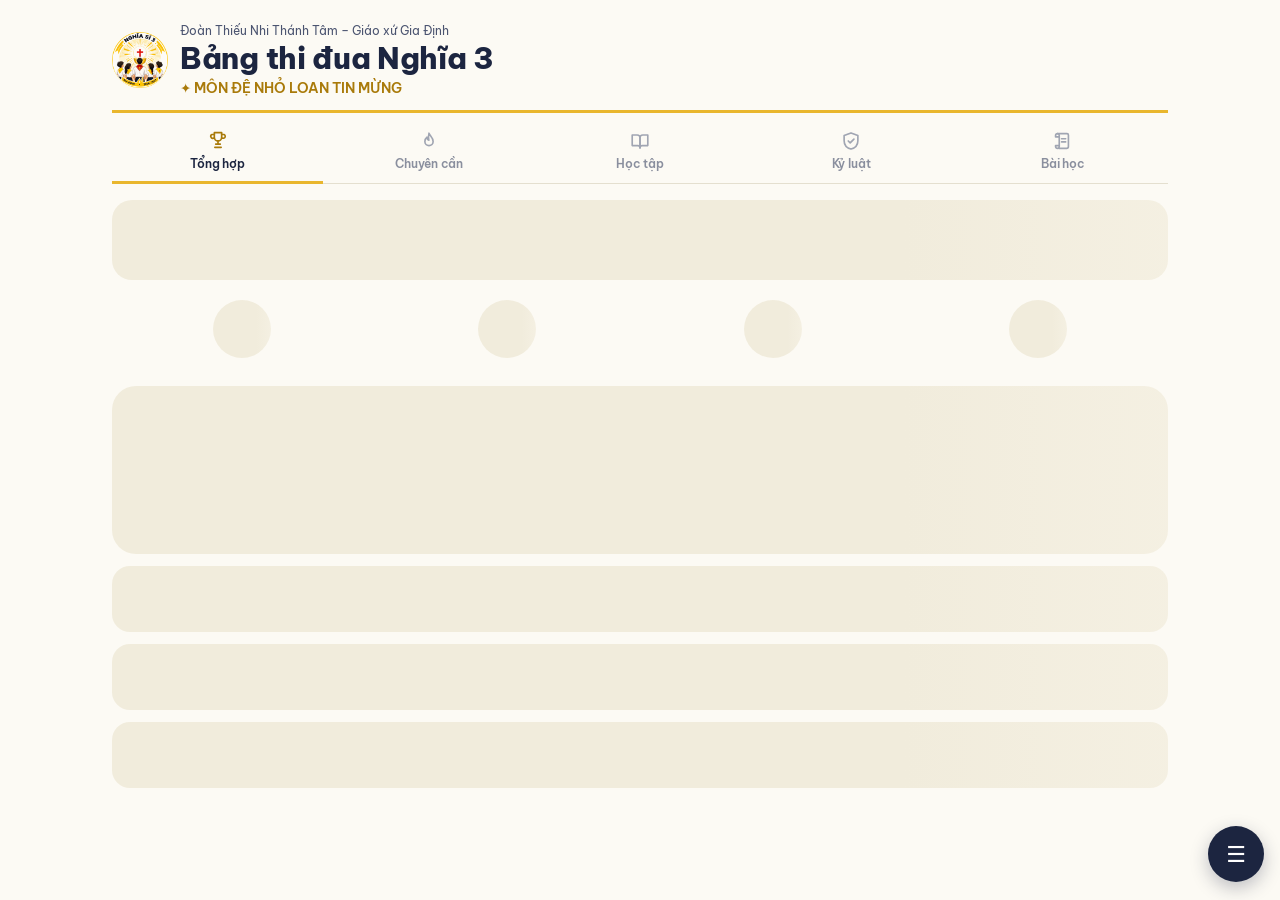
==== commit 23aa336c: "Add files via upload" ====
--- a/index.html
+++ b/index.html
@@ -353,6 +353,12 @@
   /* ---------- Tab Bài học ---------- */
   function renderLessons() {
     var p = document.getElementById('panel-bai'); p.innerHTML = '';
+    // Bản Apps Script cũ không gửi mục bài học -> nói rõ, đừng để tưởng là chưa soạn bài
+    if (!raw.lessons) {
+      p.appendChild(N3.stateView({ img: 'offline', kind: 'err', title: 'Máy chủ chưa có mục bài học',
+        text: 'Bản Apps Script đang chạy là bản cũ. Vào Apps Script → Deploy → Manage deployments → Edit → New version → Deploy.' }));
+      return;
+    }
     var list = (raw.lessons || []).filter(function (l) { return l.tenBai; })
                  .sort(function (a, b) { return a.ngay < b.ngay ? 1 : -1; });
     if (!list.length) {
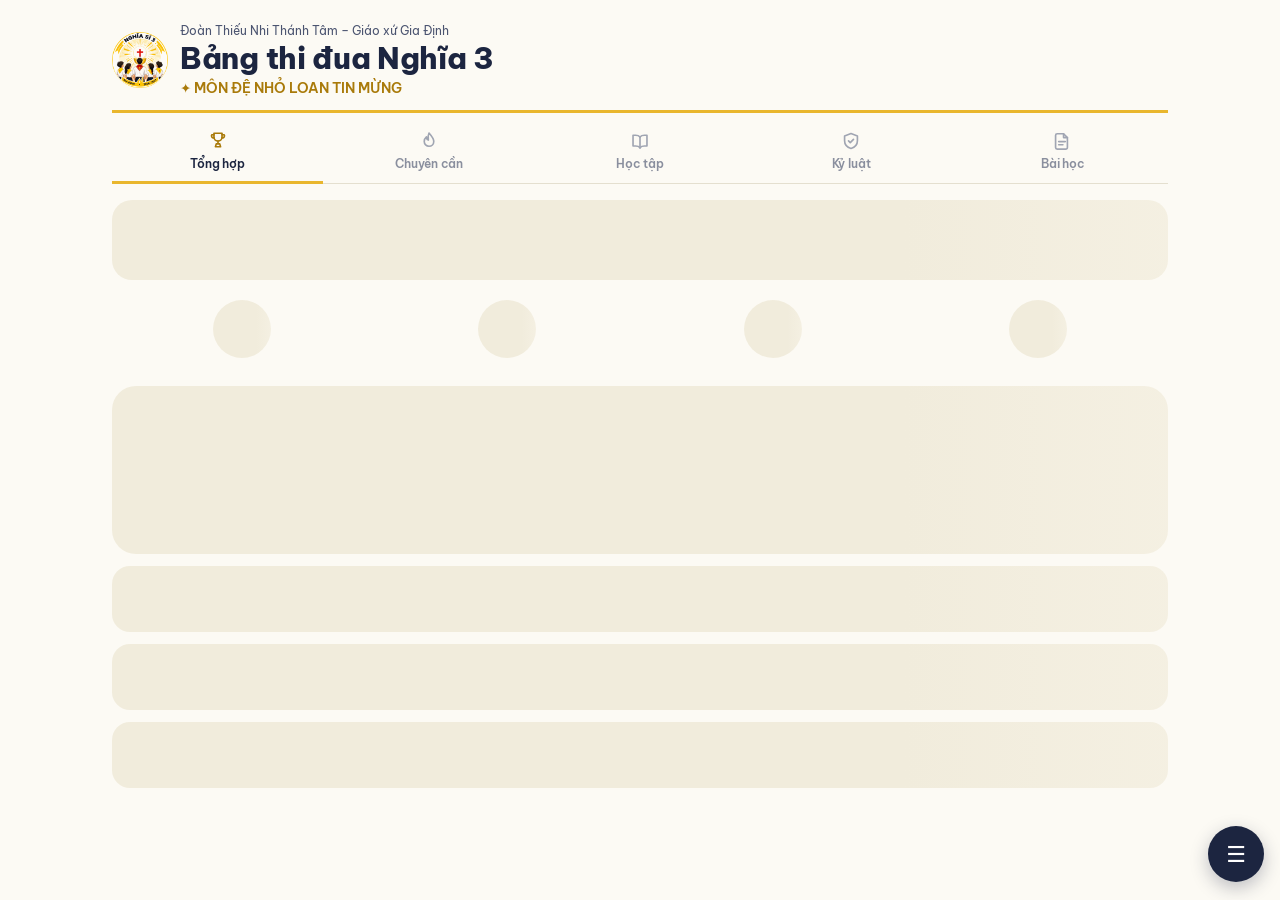
==== commit bbf9376c: "Add files via upload" ====
--- a/index.html
+++ b/index.html
@@ -366,23 +366,57 @@
         text: 'Huynh Trưởng sẽ đăng bài sau mỗi buổi học để các em ôn lại trong tuần.' }));
       return;
     }
+
+    p.appendChild(h('div', { class: 'crit-head' }, [
+      N3.asset('badge-ht', 52),
+      h('div', null, [
+        h('h2', { text: 'Bài học' }),
+        h('p', { class: 'sub', text: list.length + ' bài đã đăng, mới nhất Chúa Nhật ' + N3.fmtShort(list[0].ngay) })
+      ])
+    ]));
+
+    var wrap = h('div', { class: 'lessons' });
     list.forEach(function (l, i) {
-      var body = h('div', { class: 'lesson-body' });
-      if (l.loiChua) body.appendChild(h('blockquote', { class: 'loichua' }, [l.loiChua, l.trichDan ? h('cite', { text: l.trichDan }) : null]));
+      var so = list.length - i;            // đánh số từ bài đầu năm
+      var body = h('div', { class: 'l-body' });
+
+      if (l.loiChua) {
+        body.appendChild(h('blockquote', { class: 'loichua2' }, [
+          h('p', { text: l.loiChua }),
+          l.trichDan ? h('cite', { text: l.trichDan }) : null
+        ]));
+      }
       if (l.yChinh && l.yChinh.length) {
         body.appendChild(h('h4', { text: 'Ý chính cần nhớ' }));
-        var ul = h('ul', { class: 'ychinh' });
-        l.yChinh.forEach(function (y) { ul.appendChild(h('li', { text: y })); });
-        body.appendChild(ul);
+        var ol = h('ol', { class: 'ychinh2' });
+        l.yChinh.forEach(function (y) { ol.appendChild(h('li', { text: y })); });
+        body.appendChild(ol);
       }
-      if (l.cauHoi) body.appendChild(h('div', { class: 'suyniem' }, [h('b', { text: 'Suy niệm' }), l.cauHoi]));
-      var det = h('details', { class: 'lesson' }, [
-        h('summary', null, [h('span', { class: 'ngay', text: N3.fmtVN(l.ngay) }), h('span', { class: 'ten', text: l.tenBai })]),
+      if (l.cauHoi) {
+        body.appendChild(h('div', { class: 'suyniem2' }, [
+          h('span', { class: 'lab', text: 'Suy niệm trong tuần' }),
+          h('p', { text: l.cauHoi })
+        ]));
+      }
+
+      var det = h('details', { class: 'lesson2' + (i === 0 ? ' newest' : '') }, [
+        h('summary', null, [
+          h('span', { class: 'l-num', text: String(so) }),
+          h('span', { class: 'l-text' }, [
+            h('span', { class: 'l-date' }, [
+              'Chúa Nhật ' + N3.fmtVN(l.ngay),
+              i === 0 ? h('span', { class: 'l-new', text: 'Mới' }) : null
+            ]),
+            h('b', { text: l.tenBai })
+          ]),
+          h('span', { class: 'l-chev', 'aria-hidden': 'true' })
+        ]),
         body
       ]);
       if (i === 0) det.open = true;
-      p.appendChild(det);
-    });
+      wrap.appendChild(det);
+    });
+    p.appendChild(wrap);
   }
 
   /** Bảng theo tuần: hàng = Chúa Nhật, cột = đội */
--- a/style.css
+++ b/style.css
@@ -623,3 +623,53 @@
 .board-row .val b { font-size: 20px; }
 .mast.compact h1 { white-space: nowrap; overflow: hidden; text-overflow: ellipsis; }
 .mast.compact .brand > div { min-width: 0; }
+
+/* ---- Mục Bài học ---- */
+.crit-head .sub { margin: 2px 0 0; font-size: 13px; color: var(--ink-2); }
+.lessons { display: grid; gap: 10px; }
+.lesson2 {
+  background: #fff; border: 1px solid var(--line); border-radius: 18px; overflow: hidden;
+  box-shadow: 0 4px 12px rgba(28, 37, 64, .05);
+}
+.lesson2.newest { border-color: #F0D27E; box-shadow: 0 6px 18px rgba(169, 122, 10, .14); }
+.lesson2 > summary {
+  display: grid; grid-template-columns: 38px 1fr 18px; align-items: center; gap: 12px;
+  padding: 13px 14px; cursor: pointer; list-style: none; -webkit-tap-highlight-color: transparent;
+}
+.lesson2 > summary::-webkit-details-marker { display: none; }
+.l-num {
+  display: grid; place-items: center; width: 38px; height: 38px; border-radius: 12px;
+  background: linear-gradient(150deg, #FBE6AE, #F3CB69); color: #6B4A00;
+  font-weight: 800; font-size: 17px; box-shadow: inset 0 -2px 0 rgba(169, 122, 10, .18);
+}
+.lesson2.newest .l-num { background: linear-gradient(150deg, var(--gold), #F6D163); color: #5A3E00; }
+.l-text { min-width: 0; }
+.l-date { display: flex; align-items: center; gap: 6px; font-size: 12px; color: var(--muted); }
+.l-new { background: var(--red); color: #fff; font-size: 10.5px; font-weight: 800; padding: 1px 7px; border-radius: 999px; letter-spacing: .02em; }
+.l-text b { display: block; font-size: 15.5px; line-height: 1.3; margin-top: 1px; }
+.l-chev { width: 18px; height: 18px; border-right: 2px solid var(--muted); border-bottom: 2px solid var(--muted); transform: rotate(45deg) scale(.55); transform-origin: 60% 60%; transition: transform .18s; }
+.lesson2[open] > summary { border-bottom: 1px solid var(--line); }
+.lesson2[open] .l-chev { transform: rotate(-135deg) scale(.55); }
+.l-body { padding: 4px 16px 18px; }
+
+blockquote.loichua2 {
+  position: relative; overflow: hidden; margin: 14px 0 0; padding: 16px 16px 14px 18px; border-radius: 14px;
+  background: linear-gradient(135deg, #FFF3CF, #FDF8E7); border-left: 4px solid var(--gold);
+}
+blockquote.loichua2::before {
+  content: "\201C"; position: absolute; right: 8px; top: -14px; font-size: 86px; line-height: 1;
+  color: rgba(169, 122, 10, .14); font-family: Georgia, serif;
+}
+blockquote.loichua2 p { position: relative; margin: 0; font-size: 16px; line-height: 1.6; }
+blockquote.loichua2 cite { display: block; margin-top: 8px; font-style: normal; font-size: 13px; font-weight: 800; color: var(--gold-deep); }
+
+.l-body h4 { margin: 20px 0 10px; font-size: 13px; font-weight: 700; color: var(--ink-2); letter-spacing: .03em; }
+ol.ychinh2 { counter-reset: yc; list-style: none; margin: 0; padding: 0; display: grid; gap: 8px; }
+ol.ychinh2 li { counter-increment: yc; position: relative; padding: 2px 0 2px 34px; font-size: 15px; line-height: 1.5; }
+ol.ychinh2 li::before {
+  content: counter(yc); position: absolute; left: 0; top: 1px; width: 24px; height: 24px; border-radius: 50%;
+  display: grid; place-items: center; background: var(--gold-soft); color: var(--gold-deep); font-size: 12.5px; font-weight: 800;
+}
+.suyniem2 { margin-top: 18px; padding: 13px 15px; border-radius: 14px; background: var(--paper-2); border-left: 4px solid var(--team, var(--ink-2)); }
+.suyniem2 .lab { display: block; font-size: 11.5px; font-weight: 800; color: var(--ink-2); letter-spacing: .05em; margin-bottom: 4px; }
+.suyniem2 p { margin: 0; font-size: 15px; line-height: 1.5; }
